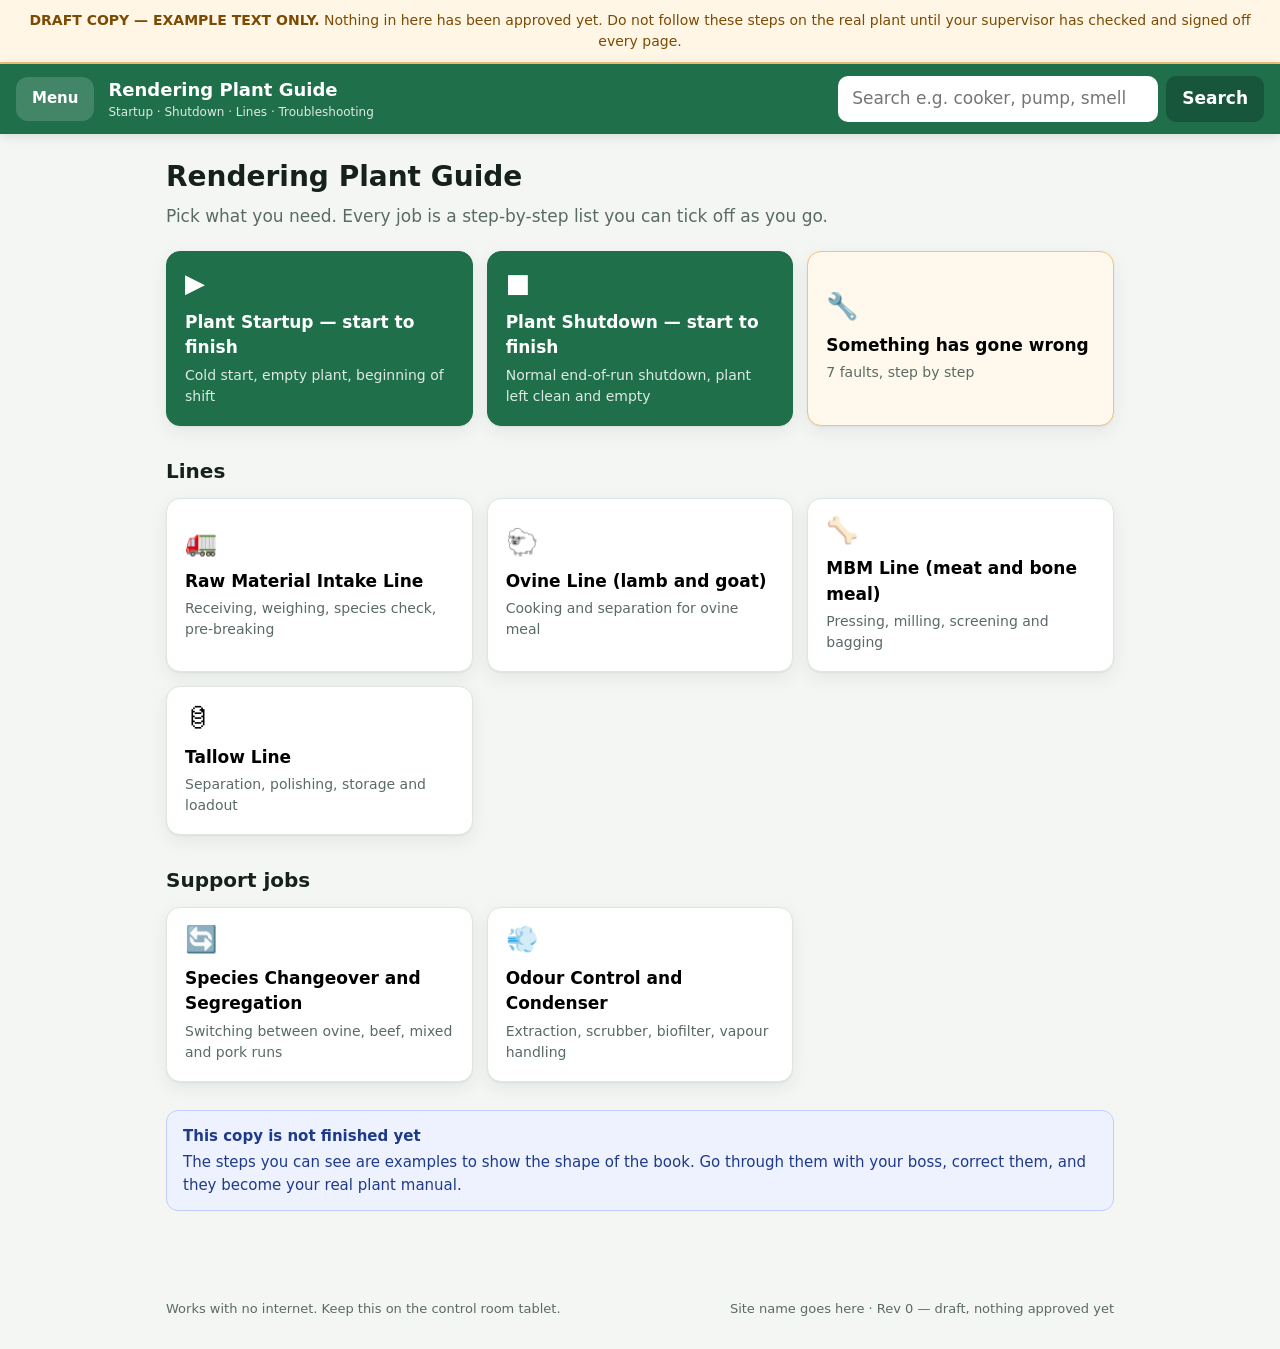
==== index.html @ 14b2867c "Add files via upload" ====
<!DOCTYPE html>
<html lang="en">
<head>
<meta charset="utf-8">
<meta name="viewport" content="width=device-width, initial-scale=1, viewport-fit=cover">
<meta name="theme-color" content="#1f6f4a">
<meta name="mobile-web-app-capable" content="yes">
<meta name="apple-mobile-web-app-capable" content="yes">
<meta name="apple-mobile-web-app-status-bar-style" content="black-translucent">
<meta name="apple-mobile-web-app-title" content="Plant Guide">
<title>Plant Guide — Startup, Shutdown, Lines &amp; Troubleshooting</title>
<link rel="manifest" href="manifest.json">
<link rel="icon" href="icons/icon-192.png" sizes="192x192">
<link rel="apple-touch-icon" href="icons/icon-192.png">
<link rel="stylesheet" href="styles.css">
</head>
<body>

<div id="draftBanner" class="draft-banner">
  <strong>DRAFT COPY — EXAMPLE TEXT ONLY.</strong>
  Nothing in here has been approved yet. Do not follow these steps on the real plant until your
  supervisor has checked and signed off every page.
</div>

<header class="topbar">
  <button class="home-btn" onclick="location.hash='#/'" title="Back to the menu">Menu</button>
  <div class="brand">
    <span class="brand-name" id="plantName">Plant Guide</span>
    <span class="brand-sub">Startup &middot; Shutdown &middot; Lines &middot; Troubleshooting</span>
  </div>
  <form class="search" onsubmit="return Plant.onSearchSubmit(event)">
    <input id="searchInput" type="search" placeholder="Search e.g. cooker, pump, smell" autocomplete="off">
    <button type="submit">Search</button>
  </form>
</header>

<main id="view" class="view"></main>

<footer class="footer">
  <span>Works with no internet. Keep this on the control room tablet.</span>
  <span id="footMeta"></span>
</footer>

<script src="data/procedures.js"></script>
<script src="data/troubleshooting.js"></script>
<script src="app.js"></script>

<script>
/* Makes the app work with no internet once it has been opened once.
   Only runs on a real web address — skipped when the file is opened directly. */
(function () {
  var online = location.protocol === "https:" || location.protocol === "http:";
  if (online && "serviceWorker" in navigator) {
    window.addEventListener("load", function () {
      navigator.serviceWorker.register("sw.js", { scope: "./" })["catch"](function () {});
    });
  }
})();
</script>
</body>
</html>
---- styles.css ----
:root{
  --ink:#16211c;
  --ink-soft:#5a6b63;
  --line:#dfe5e1;
  --bg:#f4f6f4;
  --card:#ffffff;
  --green:#1f6f4a;
  --green-dark:#17563a;
  --amber:#b45309;
  --amber-bg:#fff6e6;
  --red:#b3261e;
  --red-bg:#fdecea;
  --blue:#1d4ed8;
  --radius:14px;
  --shadow:0 1px 2px rgba(0,0,0,.05), 0 6px 18px rgba(16,40,30,.07);
}

*{box-sizing:border-box}
html,body{margin:0;padding:0}
body{
  font-family:system-ui,-apple-system,"Segoe UI",Roboto,Helvetica,Arial,sans-serif;
  background:var(--bg); color:var(--ink);
  font-size:17px; line-height:1.5;
  -webkit-text-size-adjust:100%;
}
button,input{font:inherit}

/* ---------- draft banner ---------- */
.draft-banner{
  background:var(--amber-bg); color:#7c4a02;
  border-bottom:2px solid #f0c27a;
  padding:10px 16px; font-size:14px; text-align:center;
}

/* ---------- top bar ---------- */
.topbar{
  display:flex; align-items:center; gap:14px;
  padding:12px 16px; background:var(--green); color:#fff;
  position:sticky; top:0; z-index:20;
  box-shadow:0 2px 10px rgba(0,0,0,.12);
}
.home-btn{
  height:44px; flex:0 0 auto; padding:0 16px;
  border:0; border-radius:12px; cursor:pointer;
  background:rgba(255,255,255,.16); color:#fff; font-size:15px; font-weight:700; line-height:1;
}
.home-btn:hover{background:rgba(255,255,255,.28)}
.brand{display:flex; flex-direction:column; min-width:0}
.brand-name{font-weight:700; font-size:18px; white-space:nowrap; overflow:hidden; text-overflow:ellipsis}
.brand-sub{font-size:12px; opacity:.85; white-space:nowrap; overflow:hidden; text-overflow:ellipsis}
.search{margin-left:auto; display:flex; gap:8px}
.search input{
  width:min(44vw,320px); padding:10px 14px; border:0; border-radius:10px;
  background:#fff; color:var(--ink);
}
.search button{
  padding:10px 16px; border:0; border-radius:10px; cursor:pointer;
  background:var(--green-dark); color:#fff; font-weight:600;
}

/* ---------- layout ---------- */
.view{max-width:980px; margin:0 auto; padding:22px 16px 60px}
.footer{
  max-width:980px; margin:0 auto; padding:14px 16px 30px;
  display:flex; justify-content:space-between; gap:12px; flex-wrap:wrap;
  color:var(--ink-soft); font-size:13px;
}

h1{font-size:28px; margin:0 0 6px}
h2{font-size:20px; margin:30px 0 12px}
.lede{color:var(--ink-soft); margin:0 0 22px}

/* ---------- home tiles ---------- */
.tile-grid{display:grid; grid-template-columns:repeat(auto-fill,minmax(230px,1fr)); gap:14px}
.tile{
  display:block; text-align:left; width:100%; cursor:pointer;
  background:var(--card); border:1px solid var(--line); border-radius:var(--radius);
  padding:18px; box-shadow:var(--shadow); transition:transform .08s ease, border-color .15s ease;
}
.tile:hover{transform:translateY(-2px); border-color:var(--green)}
.tile-icon{font-size:26px; line-height:1}
.tile-title{display:block; font-weight:700; font-size:17px; margin:10px 0 4px}
.tile-sub{display:block; color:var(--ink-soft); font-size:14px}
.tile.big{background:var(--green); border-color:var(--green); color:#fff}
.tile.big .tile-sub{color:rgba(255,255,255,.85)}
.tile.warn{background:#fff8ec; border-color:#f0c27a}

/* ---------- badges & chips ---------- */
.badge{
  display:inline-block; padding:3px 10px; border-radius:999px;
  font-size:12px; font-weight:700; letter-spacing:.02em;
}
.badge.draft{background:var(--amber-bg); color:var(--amber); border:1px solid #f0c27a}
.badge.ok{background:#e7f5ee; color:var(--green); border:1px solid #a9d8c0}
.chips{display:flex; flex-wrap:wrap; gap:8px; margin:0 0 16px; padding:0; list-style:none}
.chips li{
  background:#eef3f0; border:1px solid var(--line); border-radius:999px;
  padding:5px 12px; font-size:14px;
}

/* ---------- callouts ---------- */
.callout{
  border-radius:12px; padding:14px 16px; margin:0 0 14px;
  border:1px solid; font-size:15px;
}
.callout.danger{background:var(--red-bg); border-color:#f3b6b1; color:#7f1d1a}
.callout.warn{background:var(--amber-bg); border-color:#f0c27a; color:#7c4a02}
.callout.info{background:#eef2ff; border-color:#c3cdfb; color:#1e3a8a}
.callout strong{display:block; margin-bottom:4px}

/* ---------- cards ---------- */
.card{
  background:var(--card); border:1px solid var(--line); border-radius:var(--radius);
  padding:18px; box-shadow:var(--shadow); margin:0 0 16px;
}
.card h3{margin:0 0 10px; font-size:17px}

/* ---------- sign off / progress ---------- */
.signoff{display:flex; flex-wrap:wrap; gap:12px; align-items:flex-end}
.field{display:flex; flex-direction:column; gap:4px; font-size:13px; color:var(--ink-soft)}
.field input{
  padding:9px 12px; border:1px solid var(--line); border-radius:10px; background:#fff; color:var(--ink);
  min-width:180px;
}
.progress-wrap{position:sticky; top:68px; z-index:10; margin:0 0 18px}
.progress-card{
  background:var(--card); border:1px solid var(--line); border-radius:12px;
  padding:12px 16px; box-shadow:var(--shadow);
  display:flex; align-items:center; gap:14px; flex-wrap:wrap;
}
.bar{flex:1 1 180px; height:10px; background:#e8ece9; border-radius:999px; overflow:hidden}
.bar span{display:block; height:100%; background:var(--green); width:0; transition:width .2s ease}
.count{font-weight:700; font-size:15px; white-space:nowrap}

/* ---------- steps ---------- */
.steps{list-style:none; margin:0; padding:0; counter-reset:step}
.step{
  background:var(--card); border:1px solid var(--line); border-radius:var(--radius);
  padding:16px 18px; margin:0 0 12px; box-shadow:var(--shadow);
  display:flex; gap:14px; align-items:flex-start;
}
.step.done{background:#f3faf6; border-color:#a9d8c0}
.step-check{
  flex:0 0 auto; width:30px; height:30px; margin-top:2px;
  accent-color:var(--green); cursor:pointer;
}
.step-body{flex:1 1 auto; min-width:0}
.step-no{
  display:inline-block; min-width:26px; height:26px; line-height:26px; text-align:center;
  background:var(--green); color:#fff; border-radius:8px; font-size:13px; font-weight:700;
  margin-right:8px; padding:0 6px;
}
.step-title{font-weight:700}
.step-detail{margin:8px 0 0; color:var(--ink-soft)}
.step-meta{display:flex; gap:14px; flex-wrap:wrap; margin-top:10px; font-size:13px; color:var(--ink-soft)}
.step-meta b{color:var(--ink)}
.step-checks{margin:10px 0 0; padding-left:20px; font-size:15px}
.step-checks li{margin:3px 0}
.step-warn{
  margin-top:10px; background:var(--red-bg); border:1px solid #f3b6b1; color:#7f1d1a;
  border-radius:10px; padding:10px 12px; font-size:14px;
}

/* ---------- buttons ---------- */
.btn-row{display:flex; gap:10px; flex-wrap:wrap; margin:18px 0}
.btn{
  padding:11px 18px; border-radius:11px; border:1px solid var(--line); cursor:pointer;
  background:#fff; color:var(--ink); font-weight:600;
}
.btn:hover{border-color:var(--green)}
.btn.primary{background:var(--green); border-color:var(--green); color:#fff}
.btn.primary:hover{background:var(--green-dark)}
.btn.ghost{background:transparent}
.btn.wide{width:100%; text-align:left; padding:16px 18px; font-weight:700}

/* ---------- troubleshooting ---------- */
.ask-card{
  background:var(--card); border:1px solid var(--line); border-radius:var(--radius);
  padding:22px; box-shadow:var(--shadow);
}
.ask-q{font-size:21px; font-weight:700; margin:0 0 6px}
.ask-hint{color:var(--ink-soft); margin:0 0 18px}
.ask-options{display:grid; gap:10px}
.ask-option{
  text-align:left; padding:16px 18px; border-radius:12px; cursor:pointer;
  border:1px solid var(--line); background:#fff; font-weight:600; font-size:17px;
}
.ask-option:hover{border-color:var(--green); background:#f3faf6}
.trail{list-style:none; margin:0 0 18px; padding:0; font-size:14px; color:var(--ink-soft)}
.trail li{padding:4px 0; border-bottom:1px dashed var(--line)}
.trail b{color:var(--ink)}
.fix-head{
  background:#e7f5ee; border:1px solid #a9d8c0; border-radius:12px;
  padding:16px 18px; margin:0 0 16px;
}
.fix-head h2{margin:0; font-size:20px; color:var(--green-dark)}

/* ---------- search results ---------- */
.result{
  display:block; width:100%; text-align:left; cursor:pointer;
  background:var(--card); border:1px solid var(--line); border-radius:12px;
  padding:14px 16px; margin:0 0 10px;
}
.result:hover{border-color:var(--green)}
.result-kind{font-size:12px; font-weight:700; color:var(--green); text-transform:uppercase}
.result-title{font-weight:700; display:block; margin:2px 0}
.result-snip{color:var(--ink-soft); font-size:14px}
.empty{color:var(--ink-soft); padding:30px 0}

/* ---------- small screens ---------- */
@media (max-width:640px){
  body{font-size:16px}
  .topbar{flex-wrap:wrap}
  .search{margin-left:0; width:100%}
  .search input{width:100%}
  .progress-wrap{position:static}
}

/* ---------- printing ---------- */
@media print{
  .topbar,.footer,.btn-row,.draft-banner,.progress-wrap{display:none !important}
  body{background:#fff; font-size:12pt}
  .view{max-width:none; padding:0}
  .card,.step{box-shadow:none; break-inside:avoid; page-break-inside:avoid}
  .step-check{-webkit-appearance:none; appearance:none; width:16px; height:16px; border:1.5px solid #333; border-radius:3px}
}
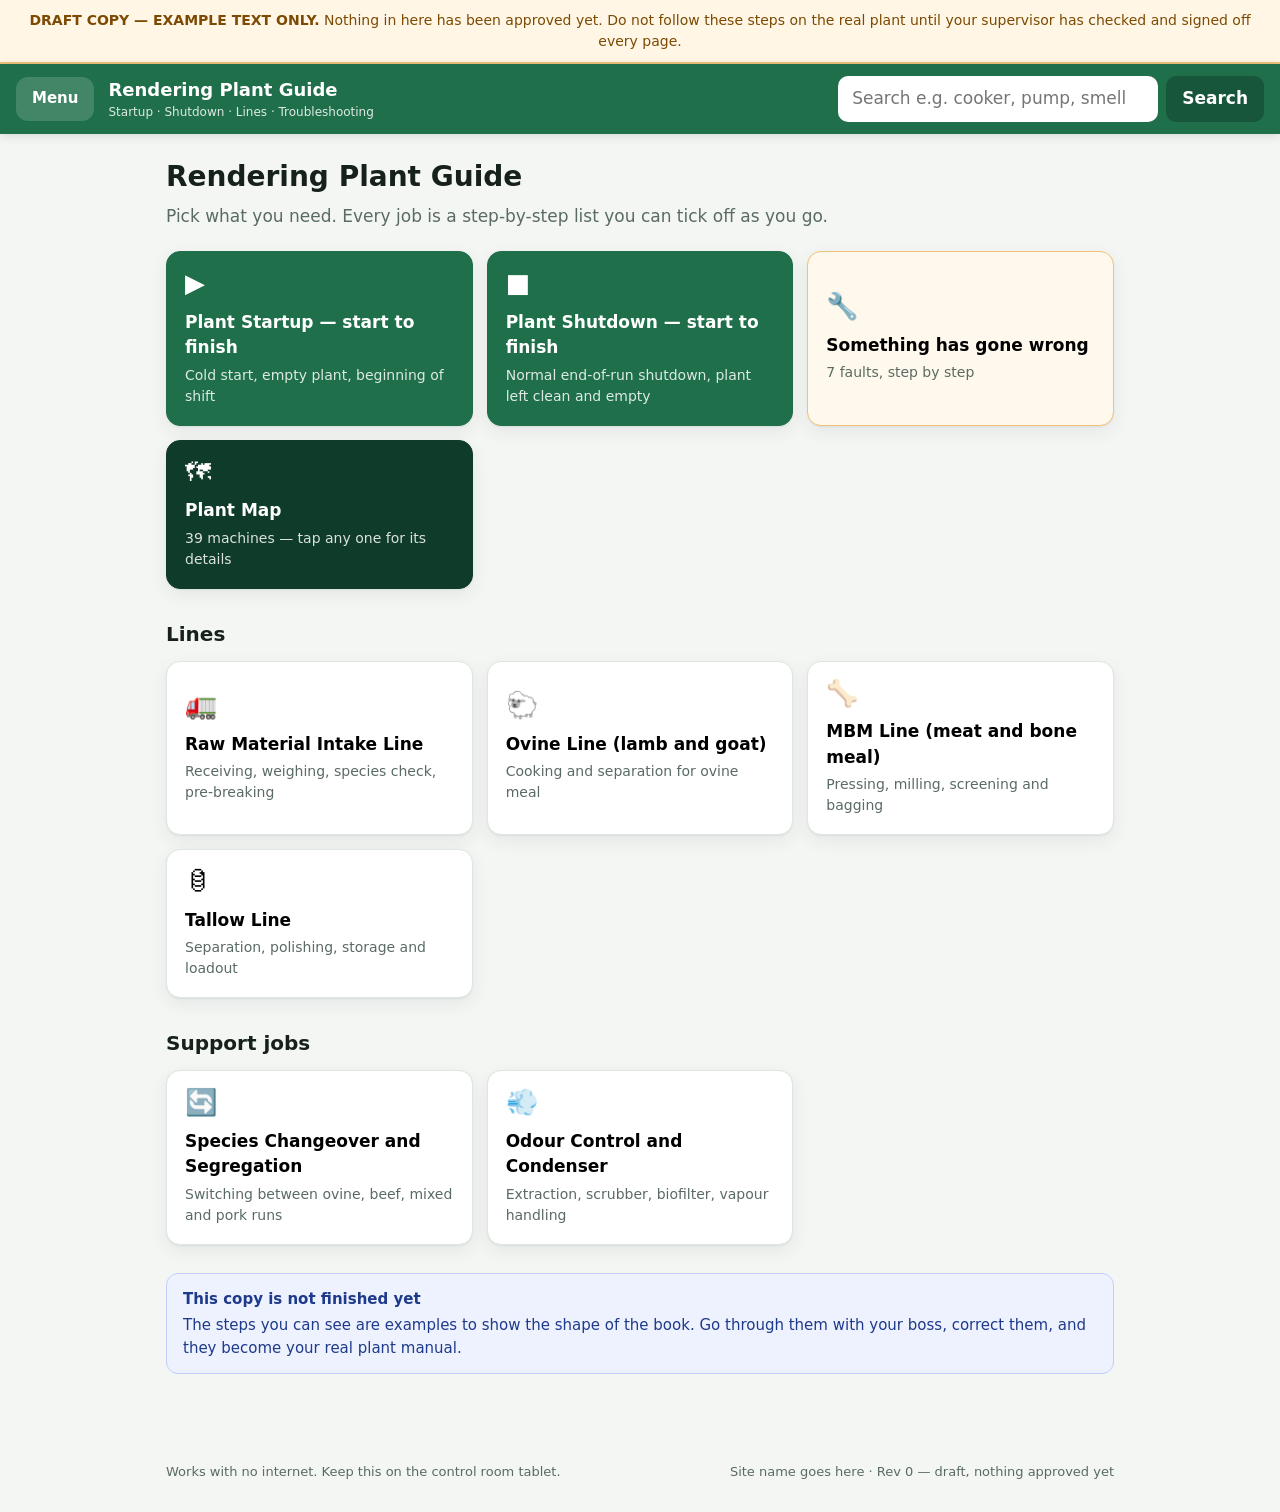
==== commit fb2877f2: "Add files via upload" ====
--- a/index.html
+++ b/index.html
@@ -41,6 +41,8 @@
   <span id="footMeta"></span>
 </footer>
 
+<script src="machine-icons.js"></script>
+<script src="data/plant-map.js"></script>
 <script src="data/procedures.js"></script>
 <script src="data/troubleshooting.js"></script>
 <script src="app.js"></script>
--- a/styles.css
+++ b/styles.css
@@ -224,3 +224,88 @@
   .card,.step{box-shadow:none; break-inside:avoid; page-break-inside:avoid}
   .step-check{-webkit-appearance:none; appearance:none; width:16px; height:16px; border:1.5px solid #333; border-radius:3px}
 }
+
+/* ---------- plant map ---------- */
+.tile.map{background:#0f3b2a; border-color:#0f3b2a; color:#fff}
+.tile.map .tile-sub{color:rgba(255,255,255,.85)}
+
+.map-controls{
+  display:flex; flex-wrap:wrap; gap:12px; align-items:center;
+  justify-content:space-between; margin:0 0 12px;
+}
+.map-chips{display:flex; flex-wrap:wrap; gap:8px}
+.map-chip{
+  display:inline-flex; align-items:center; gap:7px; cursor:pointer;
+  border:1px solid var(--line); background:#fff; color:var(--ink-soft);
+  border-radius:999px; padding:7px 13px; font-size:13.5px; font-weight:600;
+}
+.map-chip .dot{
+  width:11px; height:11px; border-radius:50%;
+  background:#fff; border:2px solid var(--chip, #999);
+}
+.map-chip.on{border-color:var(--chip); color:var(--ink)}
+.map-chip.on .dot{background:var(--chip)}
+
+.map-zoom{display:flex; align-items:center; gap:8px}
+.map-zoom .btn{padding:8px 14px; min-width:44px}
+.zoom-val{font-size:13px; color:var(--ink-soft); min-width:46px; text-align:center}
+
+.map-wrap{
+  overflow:auto; background:#fff;
+  border:1px solid var(--line); border-radius:var(--radius);
+  box-shadow:var(--shadow); margin:0 0 16px;
+  max-height:72vh; cursor:grab;
+  -webkit-overflow-scrolling:touch;
+}
+.map-wrap.grabbing{cursor:grabbing}
+.plantmap{display:block}
+.mnode{cursor:pointer}
+.mnode:hover rect{filter:brightness(.96)}
+.mnode:active rect{filter:brightness(.92)}
+.map-nodelabel{
+  font-family:inherit; font-size:11.5px; font-weight:700;
+  text-anchor:middle; pointer-events:none;
+}
+.map-edgelabel{
+  font-family:inherit; font-size:11px; font-weight:600;
+  text-anchor:middle; pointer-events:none; paint-order:stroke;
+  stroke:#fff; stroke-width:3.5px; stroke-linejoin:round;
+}
+.map-sectionlabel text{
+  font-family:inherit; font-size:13px; font-weight:800;
+  fill:#8a9790; letter-spacing:.08em;
+}
+.map-guess{
+  font-family:inherit; font-size:12px; font-weight:800; fill:#b45309;
+  text-anchor:middle; pointer-events:none;
+}
+
+/* ---------- machine page ---------- */
+.machine-head{
+  display:flex; align-items:center; gap:16px; flex-wrap:wrap;
+  border:1px solid; border-radius:var(--radius); padding:16px 18px; margin:0 0 16px;
+}
+.machine-icon{flex:0 0 auto}
+.blank-card{background:#fcfdfc; border-style:dashed}
+.blank-card h3{display:flex; align-items:center; gap:10px; flex-wrap:wrap}
+
+.joined{display:grid; grid-template-columns:1fr 1fr; gap:18px}
+.joined > div > b{display:block; margin-bottom:8px; font-size:14px}
+.joined-list{display:flex; flex-direction:column; gap:8px}
+.joined-btn{
+  text-align:left; cursor:pointer; background:#fff; color:var(--ink);
+  border:1px solid var(--line); border-radius:10px; padding:10px 12px; font-weight:600;
+}
+.joined-btn:hover{border-color:var(--green)}
+.joined-btn span{display:block; font-weight:500; font-size:12.5px; color:var(--ink-soft)}
+
+@media (max-width:640px){
+  .joined{grid-template-columns:1fr}
+  .map-wrap{max-height:62vh}
+  .map-controls{gap:10px}
+}
+
+@media print{
+  .map-wrap{max-height:none; overflow:visible; border:0; box-shadow:none}
+  .map-controls{display:none !important}
+}
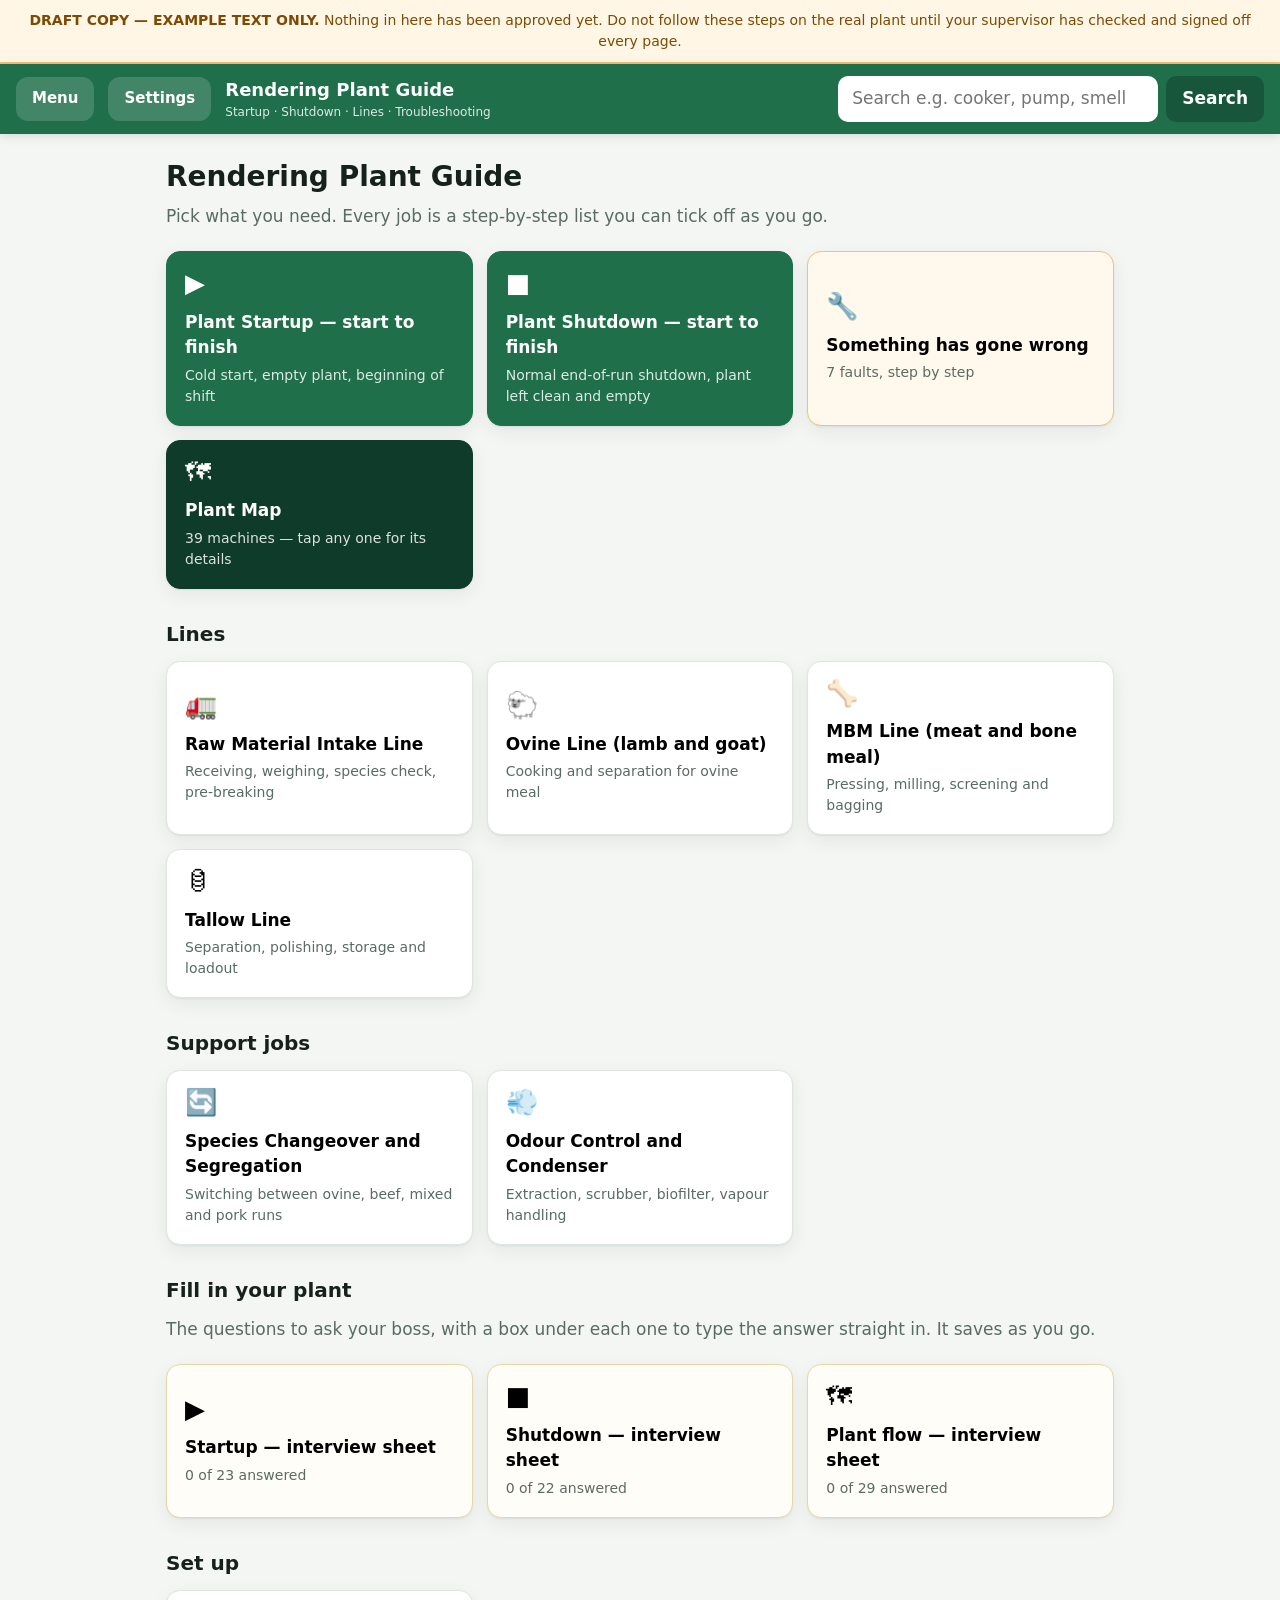
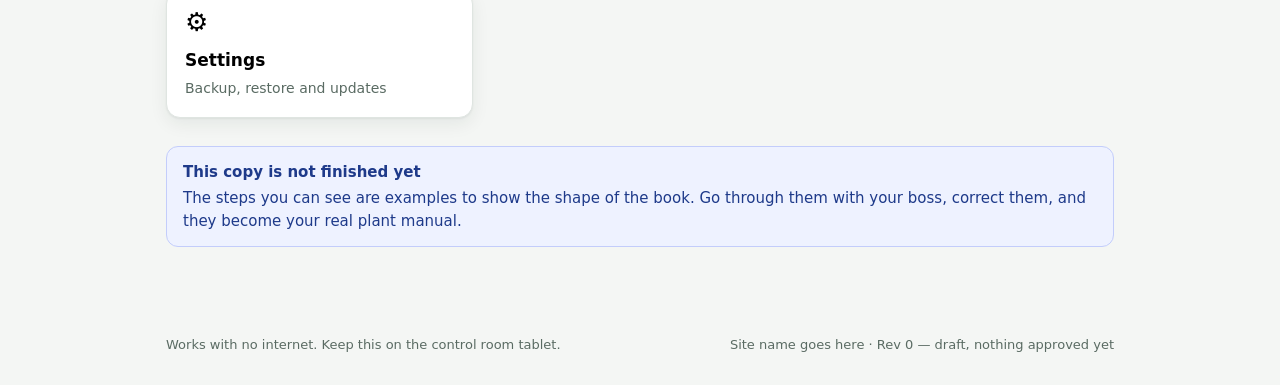
==== commit c2960da2: "Add files via upload" ====
--- a/index.html
+++ b/index.html
@@ -24,6 +24,7 @@
 
 <header class="topbar">
   <button class="home-btn" onclick="location.hash='#/'" title="Back to the menu">Menu</button>
+  <button class="home-btn" onclick="location.hash='#/settings'" title="Settings, backup and updates">Settings</button>
   <div class="brand">
     <span class="brand-name" id="plantName">Plant Guide</span>
     <span class="brand-sub">Startup &middot; Shutdown &middot; Lines &middot; Troubleshooting</span>
@@ -41,8 +42,10 @@
   <span id="footMeta"></span>
 </footer>
 
+<script src="version.js"></script>
 <script src="machine-icons.js"></script>
 <script src="data/plant-map.js"></script>
+<script src="data/interviews.js"></script>
 <script src="data/procedures.js"></script>
 <script src="data/troubleshooting.js"></script>
 <script src="app.js"></script>
--- a/styles.css
+++ b/styles.css
@@ -309,3 +309,64 @@
   .map-wrap{max-height:none; overflow:visible; border:0; box-shadow:none}
   .map-controls{display:none !important}
 }
+
+/* ---------- interview sheets ---------- */
+.tile.sheet{background:#fffdf7; border-color:#e8d6a8}
+
+.qblock{padding:14px 0; border-top:1px solid var(--line)}
+.card > .qblock:first-of-type{border-top:0; padding-top:4px}
+.qlabel{display:block; font-weight:700; margin:0 0 4px}
+.qhint{margin:0 0 8px; color:var(--ink-soft); font-size:14px}
+
+.ans{
+  width:100%; padding:11px 13px; border:1px solid var(--line); border-radius:10px;
+  background:#fff; color:var(--ink); font:inherit; line-height:1.45;
+}
+.ans:focus{outline:2px solid var(--green); outline-offset:1px; border-color:var(--green)}
+textarea.ans{resize:vertical; min-height:52px}
+
+.saved-flag{font-size:13px; color:var(--ink-soft); white-space:nowrap}
+.saved-flag.just{color:var(--green); font-weight:700}
+
+.isteps{display:flex; flex-direction:column; gap:12px; margin:0 0 12px}
+.istep{
+  border:1px solid var(--line); border-left:4px solid var(--green);
+  border-radius:12px; padding:14px; background:#fbfdfc;
+}
+.istep-head{display:flex; align-items:center; justify-content:space-between; margin-bottom:10px}
+.field.wide{width:100%; margin-bottom:10px}
+.field.wide span{font-size:13px; color:var(--ink-soft); margin-bottom:4px; display:block}
+.field.wide:last-child{margin-bottom:0}
+.btn.small{padding:6px 12px; font-size:13.5px}
+
+.sendbox{
+  width:100%; font-family:ui-monospace,SFMono-Regular,Menlo,Consolas,monospace;
+  font-size:13px; line-height:1.5; padding:12px; border:1px solid var(--line);
+  border-radius:10px; background:#fbfdfc; color:var(--ink); resize:vertical;
+}
+
+/* ---------- settings ---------- */
+.kv{
+  display:flex; justify-content:space-between; gap:14px; flex-wrap:wrap;
+  padding:9px 0; border-bottom:1px solid var(--line); font-size:15px;
+}
+.kv:last-of-type{border-bottom:0}
+.kv span{color:var(--ink-soft)}
+.kv b{text-align:right}
+.filepick{
+  display:block; width:100%; margin:0 0 14px; padding:11px;
+  border:1px dashed var(--line); border-radius:10px; background:#fbfdfc; font-size:15px;
+}
+.btn.danger{background:var(--red-bg); border-color:#f3b6b1; color:#7f1d1a}
+.btn.danger:hover{background:#fbdbd7; border-color:var(--red)}
+
+@media print{
+  .ans{border:0; border-bottom:1px solid #999; border-radius:0; min-height:0}
+  textarea.ans{min-height:48px}
+  .sendbox,.filepick{display:none}
+}
+
+@media (max-width:640px){
+  .kv{flex-direction:column; gap:2px}
+  .kv b{text-align:left}
+}
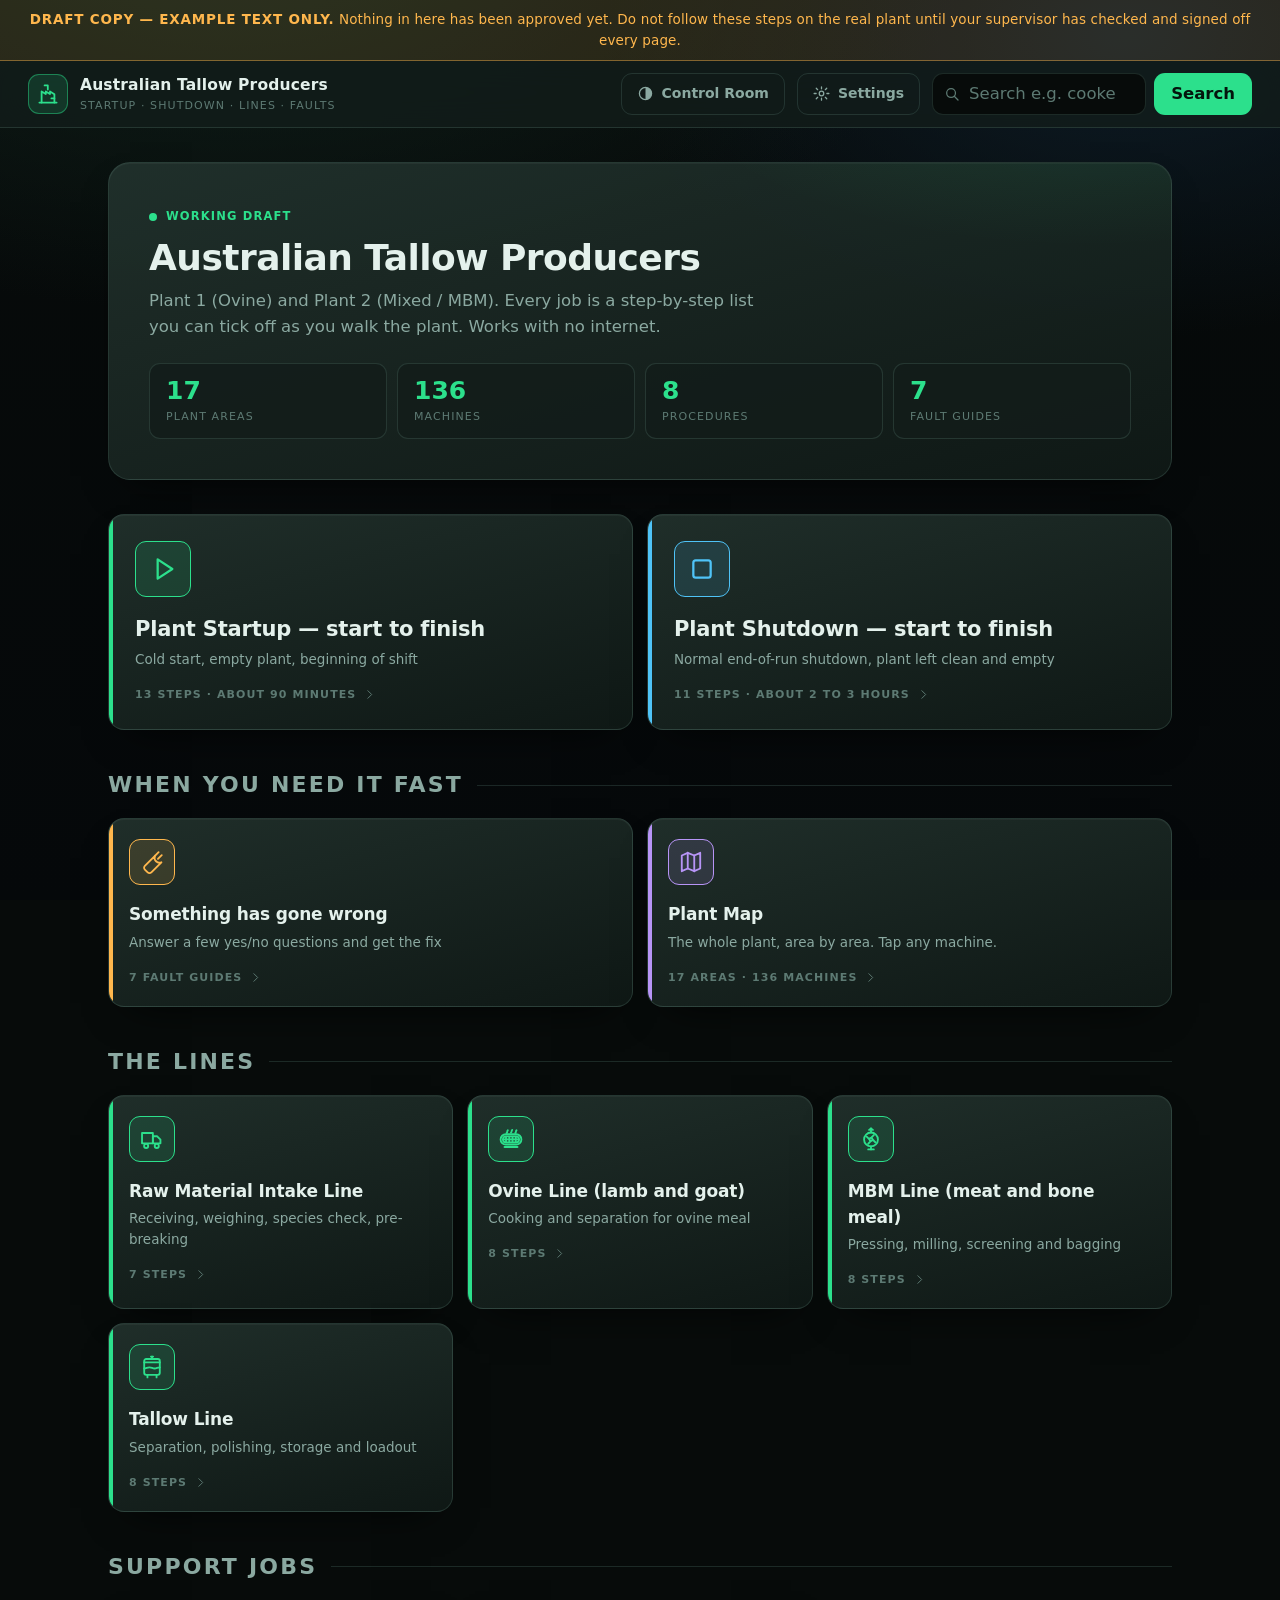
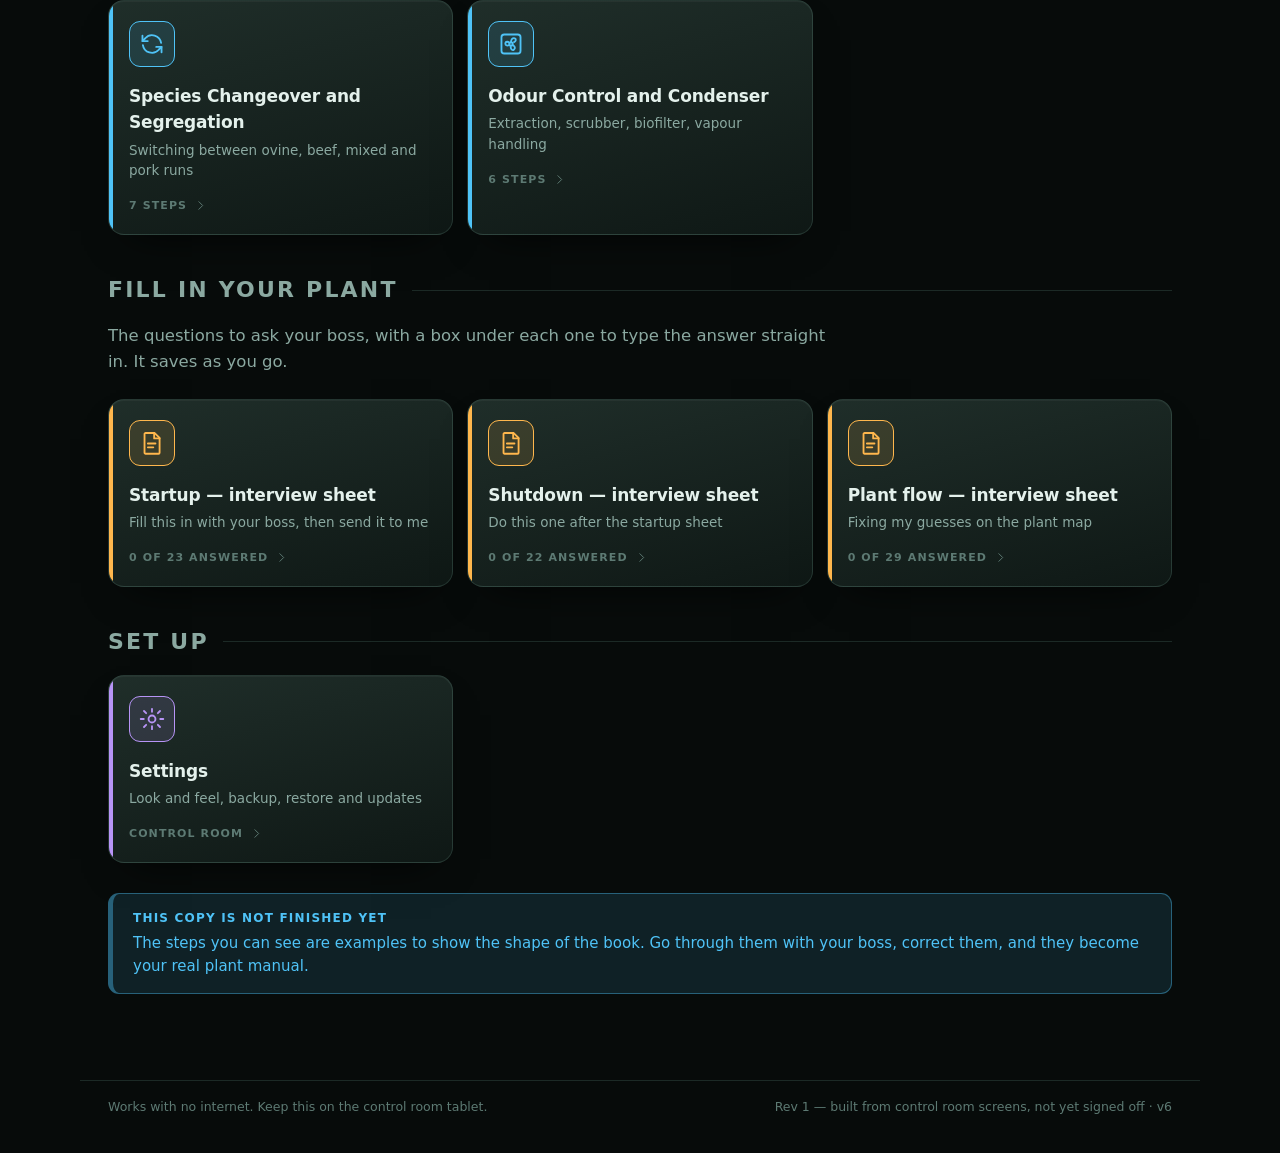
==== commit 48bd06cc: "Add files via upload" ====
--- a/index.html
+++ b/index.html
@@ -1,36 +1,85 @@
 <!DOCTYPE html>
-<html lang="en">
+<html lang="en" data-theme="control">
 <head>
 <meta charset="utf-8">
 <meta name="viewport" content="width=device-width, initial-scale=1, viewport-fit=cover">
-<meta name="theme-color" content="#1f6f4a">
+<meta name="theme-color" content="#0d1714">
 <meta name="mobile-web-app-capable" content="yes">
 <meta name="apple-mobile-web-app-capable" content="yes">
 <meta name="apple-mobile-web-app-status-bar-style" content="black-translucent">
 <meta name="apple-mobile-web-app-title" content="Plant Guide">
 <title>Plant Guide — Startup, Shutdown, Lines &amp; Troubleshooting</title>
 <link rel="manifest" href="manifest.json">
-<link rel="icon" href="icons/icon-192.png" sizes="192x192">
+<link rel="icon" href="icons/icon.svg" type="image/svg+xml">
 <link rel="apple-touch-icon" href="icons/icon-192.png">
 <link rel="stylesheet" href="styles.css">
+<script>
+/* Put the saved look on before anything is painted, so the screen
+   never flashes the wrong colours. */
+(function () {
+  try {
+    var t = localStorage.getItem("plantguide:v1:theme");
+    if (t === "industrial" || t === "control") {
+      document.documentElement.setAttribute("data-theme", t);
+      var m = document.querySelector('meta[name="theme-color"]');
+      if (m) m.setAttribute("content", t === "industrial" ? "#15130f" : "#0d1714");
+    }
+  } catch (e) {}
+})();
+</script>
 </head>
 <body>
 
 <div id="draftBanner" class="draft-banner">
-  <strong>DRAFT COPY — EXAMPLE TEXT ONLY.</strong>
+  <span><strong>DRAFT COPY — EXAMPLE TEXT ONLY.</strong>
   Nothing in here has been approved yet. Do not follow these steps on the real plant until your
-  supervisor has checked and signed off every page.
+  supervisor has checked and signed off every page.</span>
 </div>
 
 <header class="topbar">
-  <button class="home-btn" onclick="location.hash='#/'" title="Back to the menu">Menu</button>
-  <button class="home-btn" onclick="location.hash='#/settings'" title="Settings, backup and updates">Settings</button>
-  <div class="brand">
-    <span class="brand-name" id="plantName">Plant Guide</span>
-    <span class="brand-sub">Startup &middot; Shutdown &middot; Lines &middot; Troubleshooting</span>
-  </div>
+  <a class="brand" href="#/" title="Back to the menu">
+    <span class="brand-mark">
+      <svg viewBox="0 0 24 24" fill="none" stroke="currentColor" stroke-width="1.8"
+           stroke-linecap="round" stroke-linejoin="round" aria-hidden="true">
+        <path d="M3.4 20.6h17.2"/>
+        <path d="M5.6 20.6V9.4l4.2 2.6V9.4l4.2 2.6V9.4l4.4 2.8v8.4"/>
+        <path d="M8.6 3.4h3.2v4.1"/>
+        <path d="M15.4 16.4h3"/>
+      </svg>
+    </span>
+    <span class="brand-text">
+      <span class="brand-name" id="plantName">Plant Guide</span>
+      <span class="brand-sub">Startup · Shutdown · Lines · Faults</span>
+    </span>
+  </a>
+
+  <button class="nav-btn" id="themeBtn" title="Switch between the two looks">
+    <svg viewBox="0 0 24 24" fill="none" stroke="currentColor" stroke-width="1.8"
+         stroke-linecap="round" stroke-linejoin="round" aria-hidden="true">
+      <circle cx="12" cy="12" r="8.6"/>
+      <path d="M12 3.4v17.2a8.6 8.6 0 0 0 0-17.2Z" fill="currentColor" stroke="none"/>
+    </svg>
+    <span class="lbl">Control Room</span>
+  </button>
+
+  <button class="nav-btn" onclick="location.hash='#/settings'" title="Settings, backup and updates">
+    <svg viewBox="0 0 24 24" fill="none" stroke="currentColor" stroke-width="1.8"
+         stroke-linecap="round" stroke-linejoin="round" aria-hidden="true">
+      <circle cx="12" cy="12" r="3.2"/>
+      <path d="M12 2.6v2.8M12 18.6v2.8M4.4 12H1.6M22.4 12h-2.8M6.6 6.6 4.6 4.6M19.4 19.4l-2-2M17.4 6.6l2-2M4.6 19.4l2-2"/>
+    </svg>
+    <span class="lbl">Settings</span>
+  </button>
+
   <form class="search" onsubmit="return Plant.onSearchSubmit(event)">
-    <input id="searchInput" type="search" placeholder="Search e.g. cooker, pump, smell" autocomplete="off">
+    <span class="search-wrap">
+      <svg viewBox="0 0 24 24" fill="none" stroke="currentColor" stroke-width="1.9"
+           stroke-linecap="round" aria-hidden="true">
+        <circle cx="10.6" cy="10.6" r="6.6"/><path d="M15.4 15.4 21 21"/>
+      </svg>
+      <input id="searchInput" type="search" placeholder="Search e.g. cooker, M141, smell"
+             autocomplete="off" aria-label="Search the manual">
+    </span>
     <button type="submit">Search</button>
   </form>
 </header>
--- a/styles.css
+++ b/styles.css
@@ -1,372 +1,1354 @@
-:root{
-  --ink:#16211c;
-  --ink-soft:#5a6b63;
-  --line:#dfe5e1;
-  --bg:#f4f6f4;
-  --card:#ffffff;
-  --green:#1f6f4a;
-  --green-dark:#17563a;
-  --amber:#b45309;
-  --amber-bg:#fff6e6;
-  --red:#b3261e;
-  --red-bg:#fdecea;
-  --blue:#1d4ed8;
-  --radius:14px;
-  --shadow:0 1px 2px rgba(0,0,0,.05), 0 6px 18px rgba(16,40,30,.07);
-}
-
-*{box-sizing:border-box}
-html,body{margin:0;padding:0}
-body{
-  font-family:system-ui,-apple-system,"Segoe UI",Roboto,Helvetica,Arial,sans-serif;
-  background:var(--bg); color:var(--ink);
-  font-size:17px; line-height:1.5;
-  -webkit-text-size-adjust:100%;
-}
-button,input{font:inherit}
-
-/* ---------- draft banner ---------- */
-.draft-banner{
-  background:var(--amber-bg); color:#7c4a02;
-  border-bottom:2px solid #f0c27a;
-  padding:10px 16px; font-size:14px; text-align:center;
-}
-
-/* ---------- top bar ---------- */
-.topbar{
-  display:flex; align-items:center; gap:14px;
-  padding:12px 16px; background:var(--green); color:#fff;
-  position:sticky; top:0; z-index:20;
-  box-shadow:0 2px 10px rgba(0,0,0,.12);
-}
-.home-btn{
-  height:44px; flex:0 0 auto; padding:0 16px;
-  border:0; border-radius:12px; cursor:pointer;
-  background:rgba(255,255,255,.16); color:#fff; font-size:15px; font-weight:700; line-height:1;
-}
-.home-btn:hover{background:rgba(255,255,255,.28)}
-.brand{display:flex; flex-direction:column; min-width:0}
-.brand-name{font-weight:700; font-size:18px; white-space:nowrap; overflow:hidden; text-overflow:ellipsis}
-.brand-sub{font-size:12px; opacity:.85; white-space:nowrap; overflow:hidden; text-overflow:ellipsis}
-.search{margin-left:auto; display:flex; gap:8px}
-.search input{
-  width:min(44vw,320px); padding:10px 14px; border:0; border-radius:10px;
-  background:#fff; color:var(--ink);
-}
-.search button{
-  padding:10px 16px; border:0; border-radius:10px; cursor:pointer;
-  background:var(--green-dark); color:#fff; font-weight:600;
-}
-
-/* ---------- layout ---------- */
-.view{max-width:980px; margin:0 auto; padding:22px 16px 60px}
-.footer{
-  max-width:980px; margin:0 auto; padding:14px 16px 30px;
-  display:flex; justify-content:space-between; gap:12px; flex-wrap:wrap;
-  color:var(--ink-soft); font-size:13px;
-}
-
-h1{font-size:28px; margin:0 0 6px}
-h2{font-size:20px; margin:30px 0 12px}
-.lede{color:var(--ink-soft); margin:0 0 22px}
-
-/* ---------- home tiles ---------- */
-.tile-grid{display:grid; grid-template-columns:repeat(auto-fill,minmax(230px,1fr)); gap:14px}
-.tile{
-  display:block; text-align:left; width:100%; cursor:pointer;
-  background:var(--card); border:1px solid var(--line); border-radius:var(--radius);
-  padding:18px; box-shadow:var(--shadow); transition:transform .08s ease, border-color .15s ease;
-}
-.tile:hover{transform:translateY(-2px); border-color:var(--green)}
-.tile-icon{font-size:26px; line-height:1}
-.tile-title{display:block; font-weight:700; font-size:17px; margin:10px 0 4px}
-.tile-sub{display:block; color:var(--ink-soft); font-size:14px}
-.tile.big{background:var(--green); border-color:var(--green); color:#fff}
-.tile.big .tile-sub{color:rgba(255,255,255,.85)}
-.tile.warn{background:#fff8ec; border-color:#f0c27a}
-
-/* ---------- badges & chips ---------- */
-.badge{
-  display:inline-block; padding:3px 10px; border-radius:999px;
-  font-size:12px; font-weight:700; letter-spacing:.02em;
-}
-.badge.draft{background:var(--amber-bg); color:var(--amber); border:1px solid #f0c27a}
-.badge.ok{background:#e7f5ee; color:var(--green); border:1px solid #a9d8c0}
-.chips{display:flex; flex-wrap:wrap; gap:8px; margin:0 0 16px; padding:0; list-style:none}
-.chips li{
-  background:#eef3f0; border:1px solid var(--line); border-radius:999px;
-  padding:5px 12px; font-size:14px;
-}
-
-/* ---------- callouts ---------- */
-.callout{
-  border-radius:12px; padding:14px 16px; margin:0 0 14px;
-  border:1px solid; font-size:15px;
-}
-.callout.danger{background:var(--red-bg); border-color:#f3b6b1; color:#7f1d1a}
-.callout.warn{background:var(--amber-bg); border-color:#f0c27a; color:#7c4a02}
-.callout.info{background:#eef2ff; border-color:#c3cdfb; color:#1e3a8a}
-.callout strong{display:block; margin-bottom:4px}
-
-/* ---------- cards ---------- */
-.card{
-  background:var(--card); border:1px solid var(--line); border-radius:var(--radius);
-  padding:18px; box-shadow:var(--shadow); margin:0 0 16px;
-}
-.card h3{margin:0 0 10px; font-size:17px}
-
-/* ---------- sign off / progress ---------- */
-.signoff{display:flex; flex-wrap:wrap; gap:12px; align-items:flex-end}
-.field{display:flex; flex-direction:column; gap:4px; font-size:13px; color:var(--ink-soft)}
-.field input{
-  padding:9px 12px; border:1px solid var(--line); border-radius:10px; background:#fff; color:var(--ink);
-  min-width:180px;
-}
-.progress-wrap{position:sticky; top:68px; z-index:10; margin:0 0 18px}
-.progress-card{
-  background:var(--card); border:1px solid var(--line); border-radius:12px;
-  padding:12px 16px; box-shadow:var(--shadow);
-  display:flex; align-items:center; gap:14px; flex-wrap:wrap;
-}
-.bar{flex:1 1 180px; height:10px; background:#e8ece9; border-radius:999px; overflow:hidden}
-.bar span{display:block; height:100%; background:var(--green); width:0; transition:width .2s ease}
-.count{font-weight:700; font-size:15px; white-space:nowrap}
-
-/* ---------- steps ---------- */
-.steps{list-style:none; margin:0; padding:0; counter-reset:step}
-.step{
-  background:var(--card); border:1px solid var(--line); border-radius:var(--radius);
-  padding:16px 18px; margin:0 0 12px; box-shadow:var(--shadow);
-  display:flex; gap:14px; align-items:flex-start;
-}
-.step.done{background:#f3faf6; border-color:#a9d8c0}
-.step-check{
-  flex:0 0 auto; width:30px; height:30px; margin-top:2px;
-  accent-color:var(--green); cursor:pointer;
-}
-.step-body{flex:1 1 auto; min-width:0}
-.step-no{
-  display:inline-block; min-width:26px; height:26px; line-height:26px; text-align:center;
-  background:var(--green); color:#fff; border-radius:8px; font-size:13px; font-weight:700;
-  margin-right:8px; padding:0 6px;
-}
-.step-title{font-weight:700}
-.step-detail{margin:8px 0 0; color:var(--ink-soft)}
-.step-meta{display:flex; gap:14px; flex-wrap:wrap; margin-top:10px; font-size:13px; color:var(--ink-soft)}
-.step-meta b{color:var(--ink)}
-.step-checks{margin:10px 0 0; padding-left:20px; font-size:15px}
-.step-checks li{margin:3px 0}
-.step-warn{
-  margin-top:10px; background:var(--red-bg); border:1px solid #f3b6b1; color:#7f1d1a;
-  border-radius:10px; padding:10px 12px; font-size:14px;
-}
-
-/* ---------- buttons ---------- */
-.btn-row{display:flex; gap:10px; flex-wrap:wrap; margin:18px 0}
-.btn{
-  padding:11px 18px; border-radius:11px; border:1px solid var(--line); cursor:pointer;
-  background:#fff; color:var(--ink); font-weight:600;
-}
-.btn:hover{border-color:var(--green)}
-.btn.primary{background:var(--green); border-color:var(--green); color:#fff}
-.btn.primary:hover{background:var(--green-dark)}
-.btn.ghost{background:transparent}
-.btn.wide{width:100%; text-align:left; padding:16px 18px; font-weight:700}
-
-/* ---------- troubleshooting ---------- */
-.ask-card{
-  background:var(--card); border:1px solid var(--line); border-radius:var(--radius);
-  padding:22px; box-shadow:var(--shadow);
-}
-.ask-q{font-size:21px; font-weight:700; margin:0 0 6px}
-.ask-hint{color:var(--ink-soft); margin:0 0 18px}
-.ask-options{display:grid; gap:10px}
-.ask-option{
-  text-align:left; padding:16px 18px; border-radius:12px; cursor:pointer;
-  border:1px solid var(--line); background:#fff; font-weight:600; font-size:17px;
-}
-.ask-option:hover{border-color:var(--green); background:#f3faf6}
-.trail{list-style:none; margin:0 0 18px; padding:0; font-size:14px; color:var(--ink-soft)}
-.trail li{padding:4px 0; border-bottom:1px dashed var(--line)}
-.trail b{color:var(--ink)}
-.fix-head{
-  background:#e7f5ee; border:1px solid #a9d8c0; border-radius:12px;
-  padding:16px 18px; margin:0 0 16px;
-}
-.fix-head h2{margin:0; font-size:20px; color:var(--green-dark)}
-
-/* ---------- search results ---------- */
-.result{
-  display:block; width:100%; text-align:left; cursor:pointer;
-  background:var(--card); border:1px solid var(--line); border-radius:12px;
-  padding:14px 16px; margin:0 0 10px;
-}
-.result:hover{border-color:var(--green)}
-.result-kind{font-size:12px; font-weight:700; color:var(--green); text-transform:uppercase}
-.result-title{font-weight:700; display:block; margin:2px 0}
-.result-snip{color:var(--ink-soft); font-size:14px}
-.empty{color:var(--ink-soft); padding:30px 0}
-
-/* ---------- small screens ---------- */
-@media (max-width:640px){
-  body{font-size:16px}
-  .topbar{flex-wrap:wrap}
-  .search{margin-left:0; width:100%}
-  .search input{width:100%}
-  .progress-wrap{position:static}
-}
-
-/* ---------- printing ---------- */
-@media print{
-  .topbar,.footer,.btn-row,.draft-banner,.progress-wrap{display:none !important}
-  body{background:#fff; font-size:12pt}
-  .view{max-width:none; padding:0}
-  .card,.step{box-shadow:none; break-inside:avoid; page-break-inside:avoid}
-  .step-check{-webkit-appearance:none; appearance:none; width:16px; height:16px; border:1.5px solid #333; border-radius:3px}
-}
-
-/* ---------- plant map ---------- */
-.tile.map{background:#0f3b2a; border-color:#0f3b2a; color:#fff}
-.tile.map .tile-sub{color:rgba(255,255,255,.85)}
-
-.map-controls{
-  display:flex; flex-wrap:wrap; gap:12px; align-items:center;
-  justify-content:space-between; margin:0 0 12px;
-}
-.map-chips{display:flex; flex-wrap:wrap; gap:8px}
-.map-chip{
-  display:inline-flex; align-items:center; gap:7px; cursor:pointer;
-  border:1px solid var(--line); background:#fff; color:var(--ink-soft);
-  border-radius:999px; padding:7px 13px; font-size:13.5px; font-weight:600;
-}
-.map-chip .dot{
-  width:11px; height:11px; border-radius:50%;
-  background:#fff; border:2px solid var(--chip, #999);
-}
-.map-chip.on{border-color:var(--chip); color:var(--ink)}
-.map-chip.on .dot{background:var(--chip)}
-
-.map-zoom{display:flex; align-items:center; gap:8px}
-.map-zoom .btn{padding:8px 14px; min-width:44px}
-.zoom-val{font-size:13px; color:var(--ink-soft); min-width:46px; text-align:center}
-
-.map-wrap{
-  overflow:auto; background:#fff;
-  border:1px solid var(--line); border-radius:var(--radius);
-  box-shadow:var(--shadow); margin:0 0 16px;
-  max-height:72vh; cursor:grab;
-  -webkit-overflow-scrolling:touch;
-}
-.map-wrap.grabbing{cursor:grabbing}
-.plantmap{display:block}
-.mnode{cursor:pointer}
-.mnode:hover rect{filter:brightness(.96)}
-.mnode:active rect{filter:brightness(.92)}
-.map-nodelabel{
-  font-family:inherit; font-size:11.5px; font-weight:700;
-  text-anchor:middle; pointer-events:none;
-}
-.map-edgelabel{
-  font-family:inherit; font-size:11px; font-weight:600;
-  text-anchor:middle; pointer-events:none; paint-order:stroke;
-  stroke:#fff; stroke-width:3.5px; stroke-linejoin:round;
-}
-.map-sectionlabel text{
-  font-family:inherit; font-size:13px; font-weight:800;
-  fill:#8a9790; letter-spacing:.08em;
-}
-.map-guess{
-  font-family:inherit; font-size:12px; font-weight:800; fill:#b45309;
-  text-anchor:middle; pointer-events:none;
-}
-
-/* ---------- machine page ---------- */
-.machine-head{
-  display:flex; align-items:center; gap:16px; flex-wrap:wrap;
-  border:1px solid; border-radius:var(--radius); padding:16px 18px; margin:0 0 16px;
-}
-.machine-icon{flex:0 0 auto}
-.blank-card{background:#fcfdfc; border-style:dashed}
-.blank-card h3{display:flex; align-items:center; gap:10px; flex-wrap:wrap}
-
-.joined{display:grid; grid-template-columns:1fr 1fr; gap:18px}
-.joined > div > b{display:block; margin-bottom:8px; font-size:14px}
-.joined-list{display:flex; flex-direction:column; gap:8px}
-.joined-btn{
-  text-align:left; cursor:pointer; background:#fff; color:var(--ink);
-  border:1px solid var(--line); border-radius:10px; padding:10px 12px; font-weight:600;
-}
-.joined-btn:hover{border-color:var(--green)}
-.joined-btn span{display:block; font-weight:500; font-size:12.5px; color:var(--ink-soft)}
-
-@media (max-width:640px){
-  .joined{grid-template-columns:1fr}
-  .map-wrap{max-height:62vh}
-  .map-controls{gap:10px}
-}
-
-@media print{
-  .map-wrap{max-height:none; overflow:visible; border:0; box-shadow:none}
-  .map-controls{display:none !important}
-}
-
-/* ---------- interview sheets ---------- */
-.tile.sheet{background:#fffdf7; border-color:#e8d6a8}
-
-.qblock{padding:14px 0; border-top:1px solid var(--line)}
-.card > .qblock:first-of-type{border-top:0; padding-top:4px}
-.qlabel{display:block; font-weight:700; margin:0 0 4px}
-.qhint{margin:0 0 8px; color:var(--ink-soft); font-size:14px}
-
-.ans{
-  width:100%; padding:11px 13px; border:1px solid var(--line); border-radius:10px;
-  background:#fff; color:var(--ink); font:inherit; line-height:1.45;
-}
-.ans:focus{outline:2px solid var(--green); outline-offset:1px; border-color:var(--green)}
-textarea.ans{resize:vertical; min-height:52px}
-
-.saved-flag{font-size:13px; color:var(--ink-soft); white-space:nowrap}
-.saved-flag.just{color:var(--green); font-weight:700}
-
-.isteps{display:flex; flex-direction:column; gap:12px; margin:0 0 12px}
-.istep{
-  border:1px solid var(--line); border-left:4px solid var(--green);
-  border-radius:12px; padding:14px; background:#fbfdfc;
-}
-.istep-head{display:flex; align-items:center; justify-content:space-between; margin-bottom:10px}
-.field.wide{width:100%; margin-bottom:10px}
-.field.wide span{font-size:13px; color:var(--ink-soft); margin-bottom:4px; display:block}
-.field.wide:last-child{margin-bottom:0}
-.btn.small{padding:6px 12px; font-size:13.5px}
-
-.sendbox{
-  width:100%; font-family:ui-monospace,SFMono-Regular,Menlo,Consolas,monospace;
-  font-size:13px; line-height:1.5; padding:12px; border:1px solid var(--line);
-  border-radius:10px; background:#fbfdfc; color:var(--ink); resize:vertical;
-}
-
-/* ---------- settings ---------- */
-.kv{
-  display:flex; justify-content:space-between; gap:14px; flex-wrap:wrap;
-  padding:9px 0; border-bottom:1px solid var(--line); font-size:15px;
-}
-.kv:last-of-type{border-bottom:0}
-.kv span{color:var(--ink-soft)}
-.kv b{text-align:right}
-.filepick{
-  display:block; width:100%; margin:0 0 14px; padding:11px;
-  border:1px dashed var(--line); border-radius:10px; background:#fbfdfc; font-size:15px;
-}
-.btn.danger{background:var(--red-bg); border-color:#f3b6b1; color:#7f1d1a}
-.btn.danger:hover{background:#fbdbd7; border-color:var(--red)}
-
-@media print{
-  .ans{border:0; border-bottom:1px solid #999; border-radius:0; min-height:0}
-  textarea.ans{min-height:48px}
-  .sendbox,.filepick{display:none}
-}
-
-@media (max-width:640px){
-  .kv{flex-direction:column; gap:2px}
-  .kv b{text-align:left}
-}
+/* =============================================================
+   PLANT GUIDE — styles
+   -------------------------------------------------------------
+   Two complete looks, switched by the data-theme attribute on
+   <html>:
+
+     data-theme="control"      Control Room  — dark, glowing,
+                               like the FactoryTalk screens.
+     data-theme="industrial"   Bold Industrial — high contrast,
+                               heavy type, safety-sign feel.
+
+   Everything below is driven by the variables in each theme
+   block, so adding a third look later means adding one block.
+   ============================================================= */
+
+/* =============================================================
+   1. THEME: CONTROL ROOM (dark)
+   ============================================================= */
+
+:root,
+[data-theme="control"] {
+  --bg:            #070b0a;
+  --bg-grad:       radial-gradient(1200px 620px at 18% -8%, #10211b 0%, transparent 62%),
+                   radial-gradient(900px 520px at 88% 4%, #0d1b26 0%, transparent 58%),
+                   linear-gradient(180deg, #070b0a 0%, #05080a 100%);
+  --panel:         rgba(19, 29, 26, .82);
+  --panel-solid:   #121c19;
+  --panel-raised:  linear-gradient(165deg, rgba(34,50,45,.92) 0%, rgba(16,26,23,.92) 100%);
+  --panel-hover:   rgba(27, 42, 37, .92);
+  --line:          rgba(104, 150, 136, .22);
+  --line-strong:   rgba(104, 150, 136, .40);
+
+  --ink:           #e4f1ec;
+  --ink-soft:      #8ba9a1;
+  --ink-faint:     #5d7a73;
+
+  --accent:        #2ce08c;
+  --accent-ink:    #04150d;
+  --accent-soft:   rgba(44, 224, 140, .14);
+  --accent-line:   rgba(44, 224, 140, .45);
+
+  --amber:         #ffb74d;
+  --amber-soft:    rgba(255, 183, 77, .12);
+  --amber-line:    rgba(255, 183, 77, .42);
+
+  --red:           #ff6b60;
+  --red-soft:      rgba(255, 107, 96, .12);
+  --red-line:      rgba(255, 107, 96, .42);
+
+  --blue:          #4fc3f7;
+  --blue-soft:     rgba(79, 195, 247, .12);
+  --blue-line:     rgba(79, 195, 247, .40);
+
+  --violet:        #b794f6;
+
+  --radius:        16px;
+  --radius-sm:     11px;
+  --radius-lg:     22px;
+
+  --shadow:        0 1px 0 rgba(255,255,255,.04) inset,
+                   0 18px 40px -22px rgba(0,0,0,.9);
+  --shadow-lift:   0 1px 0 rgba(255,255,255,.07) inset,
+                   0 26px 54px -20px rgba(0,0,0,.95);
+  --glow:          0 0 0 1px var(--accent-line), 0 0 26px -6px rgba(44,224,140,.45);
+
+  --font:          ui-sans-serif, system-ui, -apple-system, "Segoe UI", Roboto, Helvetica, Arial, sans-serif;
+  --font-mono:     ui-monospace, "SF Mono", SFMono-Regular, Menlo, Consolas, "Liberation Mono", monospace;
+  --head-weight:   700;
+  --head-tracking: -0.015em;
+  --head-transform:none;
+  --label-tracking:.10em;
+
+  --border-w:      1px;
+  --tile-skin:     var(--panel-raised);
+  --map-canvas:    #080e0c;
+  --map-grid:      rgba(104, 150, 136, .09);
+  --map-node:      rgba(22, 34, 30, .96);
+  --flow-anim:     1;
+}
+
+/* =============================================================
+   2. THEME: BOLD INDUSTRIAL (high contrast)
+   ============================================================= */
+
+[data-theme="industrial"] {
+  --bg:            #e8e4da;
+  --bg-grad:       linear-gradient(180deg, #edeae1 0%, #e2ded3 100%);
+  --panel:         #ffffff;
+  --panel-solid:   #ffffff;
+  --panel-raised:  #ffffff;
+  --panel-hover:   #fffdf2;
+  --line:          #15130f;
+  --line-strong:   #15130f;
+
+  --ink:           #15130f;
+  --ink-soft:      #4e4a42;
+  --ink-faint:     #6f6a60;
+
+  --accent:        #0b7a3f;
+  --accent-ink:    #ffffff;
+  --accent-soft:   #d8f0e2;
+  --accent-line:   #0b7a3f;
+
+  --amber:         #a35a00;
+  --amber-soft:    #ffd400;
+  --amber-line:    #15130f;
+
+  --red:           #b3160f;
+  --red-soft:      #ffd9d6;
+  --red-line:      #15130f;
+
+  --blue:          #11399e;
+  --blue-soft:     #d9e2ff;
+  --blue-line:     #15130f;
+
+  --violet:        #5b2bb8;
+
+  --radius:        4px;
+  --radius-sm:     3px;
+  --radius-lg:     6px;
+
+  --shadow:        5px 5px 0 0 #15130f;
+  --shadow-lift:   8px 8px 0 0 #15130f;
+  --glow:          0 0 0 3px #ffd400, 5px 5px 0 0 #15130f;
+
+  --font:          ui-sans-serif, system-ui, -apple-system, "Segoe UI", Roboto, Helvetica, Arial, sans-serif;
+  --font-mono:     ui-monospace, "SF Mono", SFMono-Regular, Menlo, Consolas, "Liberation Mono", monospace;
+  --head-weight:   900;
+  --head-tracking: -0.02em;
+  --head-transform:uppercase;
+  --label-tracking:.14em;
+
+  --border-w:      3px;
+  --tile-skin:     #ffffff;
+  --map-canvas:    #faf8f3;
+  --map-grid:      rgba(21, 19, 15, .09);
+  --map-node:      #ffffff;
+  --flow-anim:     0;
+}
+
+/* =============================================================
+   3. RESET AND BASE
+   ============================================================= */
+
+* { box-sizing: border-box; }
+
+html, body { margin: 0; padding: 0; }
+
+html {
+  background: var(--bg);
+  -webkit-text-size-adjust: 100%;
+}
+
+body {
+  font-family: var(--font);
+  background: var(--bg);
+  background-image: var(--bg-grad);
+  background-attachment: fixed;
+  color: var(--ink);
+  font-size: 16.5px;
+  line-height: 1.55;
+  min-height: 100vh;
+  overflow-x: hidden;
+}
+
+button, input, textarea, select { font: inherit; color: inherit; }
+button { -webkit-tap-highlight-color: transparent; }
+
+:focus-visible {
+  outline: 3px solid var(--accent);
+  outline-offset: 2px;
+  border-radius: var(--radius-sm);
+}
+
+h1 {
+  font-size: clamp(25px, 3.4vw, 36px);
+  font-weight: var(--head-weight);
+  letter-spacing: var(--head-tracking);
+  text-transform: var(--head-transform);
+  margin: 0 0 8px;
+  line-height: 1.12;
+}
+
+h2 {
+  font-size: clamp(18px, 2vw, 22px);
+  font-weight: var(--head-weight);
+  letter-spacing: var(--label-tracking);
+  text-transform: uppercase;
+  margin: 38px 0 16px;
+  color: var(--ink-soft);
+  display: flex;
+  align-items: center;
+  gap: 14px;
+}
+h2::after {
+  content: "";
+  flex: 1;
+  height: var(--border-w);
+  background: var(--line);
+}
+[data-theme="industrial"] h2 { color: var(--ink); }
+
+h3 {
+  margin: 0 0 12px;
+  font-size: 16px;
+  font-weight: 800;
+  letter-spacing: var(--label-tracking);
+  text-transform: uppercase;
+  color: var(--ink-soft);
+}
+[data-theme="industrial"] h3 { color: var(--ink); }
+
+.lede { color: var(--ink-soft); margin: 0 0 24px; max-width: 70ch; }
+
+.num { font-variant-numeric: tabular-nums; font-feature-settings: "tnum"; }
+
+/* =============================================================
+   4. DRAFT BANNER
+   ============================================================= */
+
+.draft-banner {
+  position: relative;
+  padding: 9px 18px;
+  font-size: 13.5px;
+  text-align: center;
+  color: var(--amber);
+  background: var(--amber-soft);
+  border-bottom: var(--border-w) solid var(--amber-line);
+  letter-spacing: .01em;
+}
+.draft-banner strong { letter-spacing: .06em; }
+
+[data-theme="industrial"] .draft-banner {
+  color: var(--ink);
+  background: repeating-linear-gradient(
+    135deg, #ffd400 0 18px, #15130f 18px 36px
+  );
+  padding: 0;
+  border-bottom: 3px solid #15130f;
+}
+[data-theme="industrial"] .draft-banner > span {
+  display: block;
+  background: #ffd400;
+  margin: 5px 0;
+  padding: 7px 18px;
+  font-weight: 800;
+}
+
+/* =============================================================
+   5. TOP BAR
+   ============================================================= */
+
+.topbar {
+  position: sticky;
+  top: 0;
+  z-index: 40;
+  display: flex;
+  align-items: center;
+  gap: 12px;
+  padding: 12px clamp(14px, 3vw, 28px);
+  background: var(--panel);
+  border-bottom: var(--border-w) solid var(--line);
+  backdrop-filter: blur(16px) saturate(140%);
+  -webkit-backdrop-filter: blur(16px) saturate(140%);
+}
+[data-theme="industrial"] .topbar {
+  background: #15130f;
+  backdrop-filter: none;
+  -webkit-backdrop-filter: none;
+  border-bottom: 3px solid #15130f;
+}
+
+.brand {
+  display: flex; align-items: center; gap: 12px;
+  min-width: 0; margin-right: auto;
+  color: inherit; text-decoration: none;
+}
+.brand:hover .brand-name { color: var(--accent); }
+[data-theme="industrial"] .brand:hover .brand-name { color: #ffd400; }
+
+.brand-mark {
+  flex: 0 0 auto;
+  width: 40px; height: 40px;
+  display: grid; place-items: center;
+  border-radius: var(--radius-sm);
+  background: var(--accent-soft);
+  border: var(--border-w) solid var(--accent-line);
+  color: var(--accent);
+}
+[data-theme="industrial"] .brand-mark {
+  background: #ffd400; border-color: #ffd400; color: #15130f;
+}
+.brand-mark svg { width: 24px; height: 24px; }
+
+.brand-text { display: flex; flex-direction: column; min-width: 0; }
+.brand-name {
+  font-weight: 800;
+  font-size: 15.5px;
+  letter-spacing: .01em;
+  white-space: nowrap; overflow: hidden; text-overflow: ellipsis;
+}
+.brand-sub {
+  font-size: 11px;
+  color: var(--ink-faint);
+  letter-spacing: var(--label-tracking);
+  text-transform: uppercase;
+  white-space: nowrap; overflow: hidden; text-overflow: ellipsis;
+}
+[data-theme="industrial"] .brand-name { color: #fff; }
+[data-theme="industrial"] .brand-sub { color: #b8b2a6; }
+
+.nav-btn {
+  flex: 0 0 auto;
+  height: 42px;
+  padding: 0 15px;
+  display: inline-flex; align-items: center; gap: 8px;
+  border: var(--border-w) solid var(--line);
+  border-radius: var(--radius-sm);
+  background: transparent;
+  color: var(--ink-soft);
+  font-size: 14px; font-weight: 700;
+  cursor: pointer;
+  transition: background .14s, color .14s, border-color .14s, transform .08s;
+}
+.nav-btn svg { width: 17px; height: 17px; flex: 0 0 auto; }
+.nav-btn:hover { color: var(--ink); border-color: var(--line-strong); background: var(--panel-hover); }
+.nav-btn:active { transform: translateY(1px); }
+[data-theme="industrial"] .nav-btn {
+  border-color: #4a453c; color: #e8e4da; background: #241f19;
+}
+[data-theme="industrial"] .nav-btn:hover { background: #ffd400; color: #15130f; border-color: #ffd400; }
+
+.search { display: flex; gap: 8px; flex: 0 1 320px; min-width: 0; }
+.search-wrap { position: relative; flex: 1 1 auto; min-width: 0; }
+.search-wrap svg {
+  position: absolute; left: 12px; top: 50%; transform: translateY(-50%);
+  width: 16px; height: 16px; color: var(--ink-faint); pointer-events: none;
+}
+.search input {
+  width: 100%;
+  height: 42px;
+  padding: 0 14px 0 36px;
+  border: var(--border-w) solid var(--line);
+  border-radius: var(--radius-sm);
+  background: var(--bg);
+  color: var(--ink);
+}
+.search input::placeholder { color: var(--ink-faint); }
+.search input:focus { border-color: var(--accent-line); outline: none; box-shadow: var(--glow); }
+[data-theme="industrial"] .search input { background: #fff; border-color: #15130f; }
+
+.search button {
+  height: 42px; padding: 0 16px;
+  border: var(--border-w) solid var(--accent-line);
+  border-radius: var(--radius-sm);
+  background: var(--accent); color: var(--accent-ink);
+  font-weight: 800; cursor: pointer;
+  transition: filter .14s, transform .08s;
+}
+.search button:hover { filter: brightness(1.1); }
+.search button:active { transform: translateY(1px); }
+
+/* =============================================================
+   6. LAYOUT
+   ============================================================= */
+
+.view {
+  max-width: 1120px;
+  margin: 0 auto;
+  padding: clamp(20px, 3vw, 34px) clamp(14px, 3vw, 28px) 70px;
+  animation: pageIn .26s cubic-bezier(.2, .7, .3, 1);
+}
+.view.wide { max-width: none; padding-left: clamp(10px, 2vw, 20px); padding-right: clamp(10px, 2vw, 20px); }
+
+@keyframes pageIn {
+  from { opacity: 0; transform: translateY(10px); }
+  to   { opacity: 1; transform: none; }
+}
+@media (prefers-reduced-motion: reduce) {
+  .view { animation: none; }
+}
+
+.footer {
+  max-width: 1120px;
+  margin: 0 auto;
+  padding: 16px clamp(14px, 3vw, 28px) 36px;
+  display: flex; justify-content: space-between; gap: 14px; flex-wrap: wrap;
+  color: var(--ink-faint);
+  font-size: 12.5px;
+  border-top: var(--border-w) solid var(--line);
+}
+
+/* =============================================================
+   7. HERO (home)
+   ============================================================= */
+
+.hero {
+  position: relative;
+  overflow: hidden;
+  border: var(--border-w) solid var(--line);
+  border-radius: var(--radius-lg);
+  background: var(--panel-raised);
+  box-shadow: var(--shadow);
+  padding: clamp(22px, 4vw, 40px);
+  margin: 0 0 34px;
+}
+.hero::before {
+  content: "";
+  position: absolute; inset: 0;
+  background:
+    radial-gradient(640px 300px at 92% -40%, var(--accent-soft) 0%, transparent 70%),
+    linear-gradient(90deg, transparent 0%, transparent 100%);
+  pointer-events: none;
+}
+[data-theme="industrial"] .hero::before { display: none; }
+[data-theme="industrial"] .hero {
+  border-left: 14px solid #ffd400;
+}
+.hero > * { position: relative; }
+
+.hero-eyebrow {
+  display: inline-flex; align-items: center; gap: 9px;
+  font-size: 11.5px; font-weight: 800;
+  letter-spacing: var(--label-tracking); text-transform: uppercase;
+  color: var(--accent);
+  margin: 0 0 12px;
+}
+.hero-eyebrow .pulse {
+  width: 8px; height: 8px; border-radius: 50%;
+  background: var(--accent);
+  box-shadow: 0 0 0 0 var(--accent);
+  animation: pulse 2.4s ease-out infinite;
+}
+@keyframes pulse {
+  0%   { box-shadow: 0 0 0 0 var(--accent-line); }
+  70%  { box-shadow: 0 0 0 10px transparent; }
+  100% { box-shadow: 0 0 0 0 transparent; }
+}
+.hero h1 { margin-bottom: 10px; }
+.hero-sub { color: var(--ink-soft); margin: 0; max-width: 60ch; }
+
+.hero-stats {
+  display: flex; flex-wrap: wrap; gap: 10px;
+  margin: 24px 0 0;
+}
+.stat {
+  flex: 1 1 128px;
+  padding: 13px 16px;
+  border: var(--border-w) solid var(--line);
+  border-radius: var(--radius-sm);
+  background: var(--panel);
+}
+.stat b {
+  display: block;
+  font-size: 25px; font-weight: 800; line-height: 1.1;
+  font-variant-numeric: tabular-nums;
+  color: var(--accent);
+}
+[data-theme="industrial"] .stat b { color: var(--ink); }
+.stat span {
+  display: block; margin-top: 3px;
+  font-size: 11px; letter-spacing: var(--label-tracking); text-transform: uppercase;
+  color: var(--ink-faint);
+}
+
+/* =============================================================
+   8. TILES
+   ============================================================= */
+
+.tile-grid {
+  display: grid;
+  grid-template-columns: repeat(auto-fill, minmax(258px, 1fr));
+  gap: 14px;
+}
+.tile-grid.two { grid-template-columns: repeat(auto-fit, minmax(330px, 1fr)); }
+
+.tile {
+  position: relative;
+  display: flex; flex-direction: column; gap: 4px;
+  text-align: left; width: 100%; cursor: pointer;
+  padding: 20px;
+  border: var(--border-w) solid var(--line);
+  border-radius: var(--radius);
+  background: var(--tile-skin);
+  box-shadow: var(--shadow);
+  color: var(--ink);
+  overflow: hidden;
+  transition: transform .14s cubic-bezier(.2,.7,.3,1), box-shadow .14s, border-color .14s;
+}
+.tile::after {
+  content: "";
+  position: absolute; left: 0; top: 0; bottom: 0; width: 4px;
+  background: var(--tile-accent, transparent);
+  transition: width .14s;
+}
+.tile:hover {
+  transform: translateY(-3px);
+  border-color: var(--tile-accent, var(--line-strong));
+  box-shadow: var(--shadow-lift);
+}
+.tile:hover::after { width: 6px; }
+.tile:active { transform: translateY(0); }
+
+.tile-icon {
+  width: 46px; height: 46px;
+  display: grid; place-items: center;
+  margin-bottom: 12px;
+  border-radius: var(--radius-sm);
+  background: var(--tile-tint, var(--accent-soft));
+  border: var(--border-w) solid var(--tile-accent, var(--accent-line));
+  color: var(--tile-accent, var(--accent));
+  flex: 0 0 auto;
+}
+.tile-icon svg { width: 26px; height: 26px; }
+.tile-icon .glyph { font-size: 22px; line-height: 1; }
+
+.tile-title { font-weight: 800; font-size: 17px; letter-spacing: -.01em; }
+.tile-sub { color: var(--ink-soft); font-size: 13.5px; }
+.tile-meta {
+  margin-top: 12px;
+  font-size: 11px; font-weight: 800;
+  letter-spacing: var(--label-tracking); text-transform: uppercase;
+  color: var(--ink-faint);
+  display: flex; align-items: center; gap: 7px;
+}
+
+/* the two big ones */
+.tile.hero-tile { padding: 26px; }
+.tile.hero-tile .tile-title { font-size: 21px; }
+.tile.hero-tile .tile-icon { width: 56px; height: 56px; }
+.tile.hero-tile .tile-icon svg { width: 32px; height: 32px; }
+
+/* =============================================================
+   9. BADGES, CHIPS
+   ============================================================= */
+
+.badge {
+  display: inline-flex; align-items: center; gap: 6px;
+  padding: 4px 11px;
+  border-radius: 999px;
+  font-size: 11px; font-weight: 800;
+  letter-spacing: var(--label-tracking); text-transform: uppercase;
+  white-space: nowrap;
+  border: var(--border-w) solid;
+}
+[data-theme="industrial"] .badge { border-radius: 3px; }
+.badge.draft { background: var(--amber-soft); color: var(--amber); border-color: var(--amber-line); }
+.badge.ok    { background: var(--accent-soft); color: var(--accent); border-color: var(--accent-line); }
+.badge.dot::before {
+  content: ""; width: 6px; height: 6px; border-radius: 50%; background: currentColor;
+}
+[data-theme="industrial"] .badge.draft { color: var(--ink); }
+
+.chips { display: flex; flex-wrap: wrap; gap: 8px; margin: 0; padding: 0; list-style: none; }
+.chips li {
+  padding: 6px 13px;
+  font-size: 13.5px; font-weight: 600;
+  border: var(--border-w) solid var(--line);
+  border-radius: 999px;
+  background: var(--panel);
+  color: var(--ink-soft);
+}
+[data-theme="industrial"] .chips li { border-radius: 3px; color: var(--ink); }
+
+/* =============================================================
+   10. CALLOUTS
+   ============================================================= */
+
+.callout {
+  position: relative;
+  padding: 15px 18px 15px 20px;
+  margin: 0 0 16px;
+  border: var(--border-w) solid;
+  border-left-width: 5px;
+  border-radius: var(--radius-sm);
+  font-size: 15px;
+}
+.callout strong {
+  display: block; margin-bottom: 4px;
+  font-size: 12px; font-weight: 800;
+  letter-spacing: var(--label-tracking); text-transform: uppercase;
+}
+.callout.danger { background: var(--red-soft);    border-color: var(--red-line);    color: var(--red); }
+.callout.warn   { background: var(--amber-soft);  border-color: var(--amber-line);  color: var(--amber); }
+.callout.info   { background: var(--blue-soft);   border-color: var(--blue-line);   color: var(--blue); }
+.callout.good   { background: var(--accent-soft); border-color: var(--accent-line); color: var(--accent); }
+[data-theme="industrial"] .callout { color: var(--ink); }
+[data-theme="industrial"] .callout.danger { border-left-color: #b3160f; }
+[data-theme="industrial"] .callout.warn   { border-left-color: #ffd400; }
+[data-theme="industrial"] .callout.info   { border-left-color: #11399e; }
+[data-theme="industrial"] .callout.good   { border-left-color: #0b7a3f; }
+
+/* =============================================================
+   11. CARDS
+   ============================================================= */
+
+.card {
+  padding: 20px;
+  margin: 0 0 16px;
+  border: var(--border-w) solid var(--line);
+  border-radius: var(--radius);
+  background: var(--panel);
+  box-shadow: var(--shadow);
+}
+.card-row { display: grid; grid-template-columns: repeat(auto-fit, minmax(270px, 1fr)); gap: 16px; }
+.card-row .card { margin: 0; }
+
+.kv {
+  display: flex; justify-content: space-between; align-items: baseline; gap: 16px;
+  padding: 10px 0;
+  border-bottom: 1px solid var(--line);
+  font-size: 15px;
+}
+.kv:last-of-type { border-bottom: 0; padding-bottom: 0; }
+.kv > span { color: var(--ink-soft); }
+.kv > b { text-align: right; font-variant-numeric: tabular-nums; }
+
+/* readings, shown like instruments */
+.gauges { display: grid; grid-template-columns: repeat(auto-fit, minmax(154px, 1fr)); gap: 12px; }
+.gauge {
+  padding: 15px 16px;
+  border: var(--border-w) solid var(--line);
+  border-radius: var(--radius-sm);
+  background: var(--bg);
+  position: relative;
+  overflow: hidden;
+}
+.gauge::before {
+  content: "";
+  position: absolute; left: 0; right: 0; top: 0; height: 3px;
+  background: linear-gradient(90deg, var(--accent), transparent);
+}
+[data-theme="industrial"] .gauge::before { background: #ffd400; height: 5px; }
+.gauge-k {
+  display: block;
+  font-size: 10.5px; font-weight: 800;
+  letter-spacing: var(--label-tracking); text-transform: uppercase;
+  color: var(--ink-faint);
+  margin-bottom: 6px;
+}
+.gauge-v {
+  display: block;
+  font-family: var(--font-mono);
+  font-size: 19px; font-weight: 700;
+  font-variant-numeric: tabular-nums;
+  color: var(--accent);
+  line-height: 1.25;
+  word-break: break-word;
+}
+[data-theme="industrial"] .gauge-v { color: var(--ink); }
+
+/* =============================================================
+   12. SIGN OFF + PROGRESS
+   ============================================================= */
+
+.signoff { display: flex; flex-wrap: wrap; gap: 14px; }
+.field { display: flex; flex-direction: column; gap: 5px; flex: 1 1 200px; }
+.field > span, .field { font-size: 12px; }
+.field > span {
+  font-weight: 800; letter-spacing: var(--label-tracking); text-transform: uppercase;
+  color: var(--ink-faint);
+}
+.field input, .field textarea {
+  padding: 11px 13px;
+  border: var(--border-w) solid var(--line);
+  border-radius: var(--radius-sm);
+  background: var(--bg);
+  color: var(--ink);
+  font-size: 15.5px;
+}
+.field input:focus, .field textarea:focus {
+  outline: none; border-color: var(--accent-line); box-shadow: var(--glow);
+}
+[data-theme="industrial"] .field input,
+[data-theme="industrial"] .field textarea { background: #fff; }
+
+.progress-wrap { position: sticky; top: 68px; z-index: 20; margin: 0 0 20px; }
+.progress-card {
+  display: flex; align-items: center; gap: 16px; flex-wrap: wrap;
+  padding: 13px 18px;
+  border: var(--border-w) solid var(--line);
+  border-radius: var(--radius);
+  background: var(--panel);
+  box-shadow: var(--shadow);
+  backdrop-filter: blur(14px);
+  -webkit-backdrop-filter: blur(14px);
+}
+[data-theme="industrial"] .progress-card { backdrop-filter: none; -webkit-backdrop-filter: none; }
+.count {
+  font-weight: 800; font-size: 14px; white-space: nowrap;
+  font-variant-numeric: tabular-nums;
+  letter-spacing: .01em;
+}
+.bar {
+  flex: 1 1 170px; height: 10px;
+  border-radius: 999px;
+  background: var(--bg);
+  border: 1px solid var(--line);
+  overflow: hidden;
+}
+[data-theme="industrial"] .bar { border-radius: 2px; border-width: 2px; height: 14px; }
+.bar > span {
+  display: block; height: 100%; width: 0;
+  background: linear-gradient(90deg, var(--accent), color-mix(in srgb, var(--accent) 60%, var(--blue)));
+  box-shadow: 0 0 14px -2px var(--accent);
+  transition: width .3s cubic-bezier(.2,.7,.3,1);
+}
+[data-theme="industrial"] .bar > span { background: #0b7a3f; box-shadow: none; }
+
+.saved-flag { font-size: 12.5px; color: var(--ink-faint); white-space: nowrap; }
+.saved-flag.just { color: var(--accent); font-weight: 800; }
+
+/* =============================================================
+   13. STEPS
+   ============================================================= */
+
+.steps { list-style: none; margin: 0; padding: 0; }
+
+.step {
+  position: relative;
+  display: flex; gap: 16px; align-items: flex-start;
+  padding: 18px 20px;
+  margin: 0 0 12px;
+  border: var(--border-w) solid var(--line);
+  border-radius: var(--radius);
+  background: var(--panel);
+  box-shadow: var(--shadow);
+  transition: border-color .16s, background .16s, transform .1s;
+}
+.step:hover { border-color: var(--line-strong); }
+.step.done {
+  background: var(--accent-soft);
+  border-color: var(--accent-line);
+}
+.step.done .step-title { opacity: .62; text-decoration: line-through; text-decoration-thickness: 2px; }
+
+.step-check {
+  flex: 0 0 auto;
+  width: 30px; height: 30px; margin: 1px 0 0;
+  accent-color: var(--accent);
+  cursor: pointer;
+}
+.step-body { flex: 1 1 auto; min-width: 0; }
+.step-head { display: flex; align-items: flex-start; gap: 11px; }
+
+.step-no {
+  flex: 0 0 auto;
+  min-width: 28px; height: 28px;
+  display: grid; place-items: center;
+  padding: 0 7px;
+  border-radius: var(--radius-sm);
+  background: var(--accent); color: var(--accent-ink);
+  font-size: 13px; font-weight: 800;
+  font-variant-numeric: tabular-nums;
+}
+[data-theme="industrial"] .step-no { border: 2px solid #15130f; }
+.step-title { font-weight: 700; font-size: 16.5px; }
+.step-detail { margin: 10px 0 0; color: var(--ink-soft); }
+
+.step-meta {
+  display: flex; gap: 8px; flex-wrap: wrap; margin-top: 12px;
+}
+.step-meta > span {
+  display: inline-flex; align-items: center; gap: 6px;
+  padding: 4px 10px;
+  border: 1px solid var(--line);
+  border-radius: 999px;
+  font-size: 12px;
+  color: var(--ink-faint);
+}
+[data-theme="industrial"] .step-meta > span { border-radius: 3px; border-width: 2px; color: var(--ink-soft); }
+.step-meta b { color: var(--ink); font-weight: 700; }
+
+.step-checks { margin: 12px 0 0; padding: 0; list-style: none; }
+.step-checks li {
+  position: relative;
+  padding: 3px 0 3px 24px;
+  font-size: 14.5px;
+  color: var(--ink-soft);
+}
+.step-checks li::before {
+  content: "";
+  position: absolute; left: 2px; top: 10px;
+  width: 11px; height: 6px;
+  border-left: 2.4px solid var(--accent);
+  border-bottom: 2.4px solid var(--accent);
+  transform: rotate(-45deg);
+}
+
+/* alarms are not good news, so they do not get a green tick */
+.step-checks.alarm li::before {
+  width: 9px; height: 9px;
+  top: 9px; left: 3px;
+  border: 0; border-radius: 50%;
+  background: var(--red);
+  transform: none;
+  box-shadow: 0 0 0 3px var(--red-soft);
+}
+
+.step-warn {
+  margin-top: 12px;
+  padding: 11px 14px;
+  border: var(--border-w) solid var(--red-line);
+  border-left-width: 4px;
+  border-radius: var(--radius-sm);
+  background: var(--red-soft);
+  color: var(--red);
+  font-size: 14px;
+}
+[data-theme="industrial"] .step-warn { color: var(--ink); }
+.step-warn b { letter-spacing: .04em; text-transform: uppercase; font-size: 12px; }
+
+/* =============================================================
+   14. BUTTONS
+   ============================================================= */
+
+.btn-row { display: flex; gap: 10px; flex-wrap: wrap; margin: 22px 0; }
+
+.btn {
+  display: inline-flex; align-items: center; justify-content: center; gap: 9px;
+  min-height: 46px;
+  padding: 11px 19px;
+  border: var(--border-w) solid var(--line);
+  border-radius: var(--radius-sm);
+  background: var(--panel);
+  color: var(--ink);
+  font-weight: 700; font-size: 15px;
+  cursor: pointer;
+  transition: background .14s, border-color .14s, transform .08s, box-shadow .14s;
+}
+.btn svg { width: 17px; height: 17px; flex: 0 0 auto; }
+.btn:hover { border-color: var(--line-strong); background: var(--panel-hover); }
+.btn:active { transform: translateY(1px); }
+
+.btn.primary {
+  background: var(--accent); border-color: var(--accent-line); color: var(--accent-ink);
+}
+.btn.primary:hover { filter: brightness(1.1); background: var(--accent); }
+.btn.ghost { background: transparent; }
+.btn.danger { background: var(--red-soft); border-color: var(--red-line); color: var(--red); }
+[data-theme="industrial"] .btn.danger { color: var(--ink); }
+.btn.small { min-height: 36px; padding: 6px 13px; font-size: 13.5px; }
+.btn.wide { width: 100%; }
+
+[data-theme="industrial"] .btn { box-shadow: 3px 3px 0 0 #15130f; }
+[data-theme="industrial"] .btn:active { box-shadow: 1px 1px 0 0 #15130f; transform: translate(2px, 2px); }
+
+/* =============================================================
+   15. TROUBLESHOOTING
+   ============================================================= */
+
+.ask-card {
+  padding: clamp(22px, 3.4vw, 34px);
+  border: var(--border-w) solid var(--line);
+  border-radius: var(--radius-lg);
+  background: var(--panel-raised);
+  box-shadow: var(--shadow-lift);
+  position: relative;
+  overflow: hidden;
+}
+.ask-card::before {
+  content: "";
+  position: absolute; inset: 0;
+  background: radial-gradient(520px 240px at 86% -30%, var(--amber-soft) 0%, transparent 70%);
+  pointer-events: none;
+}
+[data-theme="industrial"] .ask-card::before { display: none; }
+.ask-card > * { position: relative; }
+
+.ask-step {
+  font-size: 11.5px; font-weight: 800;
+  letter-spacing: var(--label-tracking); text-transform: uppercase;
+  color: var(--amber);
+  margin: 0 0 10px;
+}
+.ask-q { font-size: clamp(20px, 2.6vw, 26px); font-weight: 800; margin: 0 0 8px; line-height: 1.25; }
+.ask-hint { color: var(--ink-soft); margin: 0 0 22px; }
+
+.ask-options { display: grid; gap: 11px; }
+.ask-option {
+  display: flex; align-items: center; gap: 14px;
+  text-align: left; cursor: pointer;
+  padding: 17px 19px;
+  border: var(--border-w) solid var(--line);
+  border-radius: var(--radius);
+  background: var(--panel);
+  color: var(--ink);
+  font-weight: 700; font-size: 16.5px;
+  transition: border-color .14s, background .14s, transform .1s;
+}
+.ask-option:hover {
+  border-color: var(--accent-line); background: var(--accent-soft); transform: translateX(3px);
+}
+.ask-option .key {
+  flex: 0 0 auto;
+  width: 28px; height: 28px;
+  display: grid; place-items: center;
+  border: var(--border-w) solid var(--line);
+  border-radius: var(--radius-sm);
+  font-size: 13px; font-weight: 800;
+  color: var(--ink-faint);
+}
+.ask-option:hover .key { border-color: var(--accent-line); color: var(--accent); }
+
+.trail { list-style: none; margin: 0 0 20px; padding: 0; }
+.trail li {
+  display: flex; gap: 10px; align-items: baseline;
+  padding: 9px 0 9px 16px;
+  border-left: var(--border-w) solid var(--line);
+  font-size: 14px; color: var(--ink-faint);
+  position: relative;
+}
+.trail li::before {
+  content: "";
+  position: absolute; left: -5px; top: 15px;
+  width: 8px; height: 8px; border-radius: 50%;
+  background: var(--accent-line);
+}
+.trail b { color: var(--ink); }
+
+.fix-head {
+  display: flex; align-items: center; gap: 14px;
+  padding: 18px 20px;
+  margin: 0 0 18px;
+  border: var(--border-w) solid var(--accent-line);
+  border-radius: var(--radius);
+  background: var(--accent-soft);
+}
+.fix-head h2 {
+  margin: 0; color: var(--accent); font-size: clamp(18px, 2.4vw, 23px);
+  letter-spacing: var(--head-tracking); text-transform: none;
+}
+.fix-head h2::after { display: none; }
+[data-theme="industrial"] .fix-head h2 { color: var(--ink); }
+.fix-head .tick {
+  flex: 0 0 auto; width: 38px; height: 38px;
+  display: grid; place-items: center;
+  border-radius: 50%;
+  background: var(--accent); color: var(--accent-ink);
+}
+[data-theme="industrial"] .fix-head .tick { border-radius: 3px; border: 2px solid #15130f; }
+
+/* =============================================================
+   16. RESULT ROWS (search, fault list)
+   ============================================================= */
+
+.result {
+  display: flex; align-items: center; gap: 15px;
+  width: 100%; text-align: left; cursor: pointer;
+  padding: 15px 18px;
+  margin: 0 0 10px;
+  border: var(--border-w) solid var(--line);
+  border-radius: var(--radius);
+  background: var(--panel);
+  color: var(--ink);
+  transition: border-color .14s, background .14s, transform .1s;
+}
+.result:hover { border-color: var(--accent-line); background: var(--panel-hover); transform: translateX(3px); }
+.result-ico {
+  flex: 0 0 auto; width: 40px; height: 40px;
+  display: grid; place-items: center;
+  border: var(--border-w) solid var(--line);
+  border-radius: var(--radius-sm);
+  background: var(--bg);
+  color: var(--accent);
+  font-size: 19px;
+}
+.result-ico svg { width: 22px; height: 22px; }
+.result-body { min-width: 0; flex: 1 1 auto; }
+.result-kind {
+  display: block;
+  font-size: 10.5px; font-weight: 800;
+  letter-spacing: var(--label-tracking); text-transform: uppercase;
+  color: var(--ink-faint);
+}
+.result-title { display: block; font-weight: 700; margin: 2px 0; }
+.result-snip { display: block; color: var(--ink-soft); font-size: 13.5px; }
+.result-go { flex: 0 0 auto; color: var(--ink-faint); }
+.result:hover .result-go { color: var(--accent); }
+
+.empty {
+  padding: 46px 20px; text-align: center;
+  color: var(--ink-faint);
+  border: var(--border-w) dashed var(--line);
+  border-radius: var(--radius);
+}
+
+/* =============================================================
+   17. PLANT MAP — full area, no squinting
+   ============================================================= */
+
+.map-page {
+  display: flex; flex-direction: column;
+  gap: 12px;
+}
+
+.map-head {
+  display: flex; align-items: center; gap: 16px; flex-wrap: wrap;
+}
+.map-head h1 { margin: 0; }
+.map-head .lede { margin: 0; }
+.map-headtext { min-width: 0; flex: 1 1 320px; }
+
+/* the stage fills what is left of the screen */
+.map-stage {
+  position: relative;
+  height: var(--stage-h, 70vh);
+  min-height: 380px;
+  border: var(--border-w) solid var(--line);
+  border-radius: var(--radius);
+  background: var(--map-canvas);
+  background-image:
+    linear-gradient(var(--map-grid) 1px, transparent 1px),
+    linear-gradient(90deg, var(--map-grid) 1px, transparent 1px);
+  background-size: 34px 34px;
+  box-shadow: var(--shadow);
+  overflow: hidden;
+}
+
+.map-scroll {
+  position: absolute; inset: 0;
+  overflow: auto;
+  cursor: grab;
+  -webkit-overflow-scrolling: touch;
+  display: grid; place-items: center;
+  /* room for the floating controls so no machine ever hides under them */
+  padding: 66px 16px 54px;
+}
+.map-scroll.grabbing { cursor: grabbing; }
+.plantmap { display: block; max-width: none; }
+
+/* floating glass controls over the map */
+.map-overlay {
+  position: absolute;
+  z-index: 6;
+  display: flex; gap: 8px; align-items: center; flex-wrap: wrap;
+  padding: 8px;
+  border: var(--border-w) solid var(--line);
+  border-radius: var(--radius-sm);
+  background: var(--panel);
+  backdrop-filter: blur(14px) saturate(150%);
+  -webkit-backdrop-filter: blur(14px) saturate(150%);
+  box-shadow: var(--shadow);
+  max-width: calc(100% - 24px);
+}
+[data-theme="industrial"] .map-overlay { backdrop-filter: none; -webkit-backdrop-filter: none; }
+.map-overlay.tl { top: 12px; left: 12px; }
+.map-overlay.tr { top: 12px; right: 12px; }
+.map-overlay.br { bottom: 12px; right: 12px; }
+.map-overlay.bl { bottom: 12px; left: 12px; font-size: 12px; color: var(--ink-faint); padding: 7px 12px; }
+
+.map-chip {
+  display: inline-flex; align-items: center; gap: 7px;
+  padding: 6px 12px;
+  border: var(--border-w) solid var(--line);
+  border-radius: 999px;
+  background: transparent;
+  color: var(--ink-faint);
+  font-size: 12.5px; font-weight: 700;
+  cursor: pointer;
+  transition: color .14s, border-color .14s, background .14s;
+}
+[data-theme="industrial"] .map-chip { border-radius: 3px; }
+.map-chip .dot {
+  width: 10px; height: 10px; border-radius: 50%;
+  border: 2px solid var(--chip, currentColor);
+  background: transparent;
+}
+.map-chip.on { color: var(--ink); border-color: var(--chip); background: var(--panel-hover); }
+.map-chip.on .dot { background: var(--chip); box-shadow: 0 0 8px -1px var(--chip); }
+
+.icon-btn {
+  width: 38px; height: 38px;
+  display: grid; place-items: center;
+  border: var(--border-w) solid var(--line);
+  border-radius: var(--radius-sm);
+  background: transparent;
+  color: var(--ink-soft);
+  cursor: pointer;
+  transition: color .14s, border-color .14s, background .14s;
+}
+.icon-btn:hover { color: var(--ink); border-color: var(--line-strong); background: var(--panel-hover); }
+.icon-btn svg { width: 18px; height: 18px; }
+.icon-btn.wide {
+  width: auto; padding: 0 13px;
+  display: inline-flex; align-items: center; gap: 8px;
+  font-size: 13px; font-weight: 700; white-space: nowrap;
+}
+.zoom-val {
+  min-width: 48px; text-align: center;
+  font-size: 12.5px; font-variant-numeric: tabular-nums;
+  color: var(--ink-faint);
+}
+
+/* true full screen for the map */
+body.map-full { overflow: hidden; }
+body.map-full .topbar,
+body.map-full .draft-banner,
+body.map-full .footer { display: none; }
+body.map-full .view { padding: 0; max-width: none; }
+body.map-full .map-head,
+body.map-full .map-extra { display: none; }
+body.map-full .map-stage {
+  position: fixed; inset: 0;
+  height: 100vh; width: 100vw;
+  border: 0; border-radius: 0;
+  z-index: 100;
+}
+
+/* svg text inside the map */
+.mnode { cursor: pointer; }
+.mnode .hit { fill: transparent; }
+.mnode:hover .plate { filter: brightness(1.14); }
+.map-nodelabel { font-family: var(--font); font-size: 11.5px; font-weight: 700; text-anchor: middle; pointer-events: none; }
+.map-tag       { font-family: var(--font-mono); font-size: 10.5px; font-weight: 700; text-anchor: middle; pointer-events: none; letter-spacing: .02em; }
+.area-label    { font-family: var(--font); font-size: 13.5px; font-weight: 800; pointer-events: none; }
+.area-count    { font-family: var(--font); font-size: 11px; font-weight: 600; pointer-events: none; }
+.map-edgelabel {
+  font-family: var(--font); font-size: 10.5px; font-weight: 700;
+  text-anchor: middle; pointer-events: none;
+  paint-order: stroke; stroke: var(--map-canvas); stroke-width: 4px; stroke-linejoin: round;
+}
+.map-guess { font-family: var(--font); font-size: 12px; font-weight: 800; text-anchor: middle; pointer-events: none; }
+.flow { stroke-dasharray: 7 7; animation: flow 1.1s linear infinite; }
+@keyframes flow { to { stroke-dashoffset: -14; } }
+@media (prefers-reduced-motion: reduce) { .flow { animation: none; } }
+[data-theme="industrial"] .flow { animation: none; stroke-dasharray: 8 6; }
+
+/* area legend under the map */
+.legend-inline { display: flex; flex-wrap: wrap; gap: 8px; }
+.plant-chip {
+  padding: 5px 12px;
+  border: var(--border-w) solid;
+  border-radius: 999px;
+  font-size: 12.5px; font-weight: 700;
+}
+[data-theme="industrial"] .plant-chip { border-radius: 3px; border-color: #15130f; }
+
+/* =============================================================
+   18. MACHINE / AREA HEADER
+   ============================================================= */
+
+.machine-head {
+  display: flex; align-items: center; gap: 18px; flex-wrap: wrap;
+  padding: 20px 22px;
+  margin: 0 0 18px;
+  border: var(--border-w) solid var(--line);
+  border-left-width: 6px;
+  border-radius: var(--radius);
+  background: var(--panel-raised);
+  box-shadow: var(--shadow);
+}
+.machine-icon {
+  flex: 0 0 auto;
+  width: 68px; height: 68px;
+  display: grid; place-items: center;
+  border: var(--border-w) solid var(--line);
+  border-radius: var(--radius-sm);
+  background: var(--bg);
+}
+.machine-headtext { min-width: 0; flex: 1 1 260px; }
+.machine-head h1 { font-size: clamp(21px, 2.8vw, 29px); margin: 3px 0 0; }
+.machine-tag {
+  display: inline-block;
+  font-family: var(--font-mono);
+  font-size: 12px; font-weight: 700; letter-spacing: .05em;
+  padding: 3px 9px;
+  border: var(--border-w) solid var(--line);
+  border-radius: var(--radius-sm);
+  background: var(--bg);
+  color: var(--ink-soft);
+}
+
+.blank-card { background: transparent; border-style: dashed; }
+.blank-card h3 { display: flex; align-items: center; gap: 10px; flex-wrap: wrap; }
+
+.joined { display: grid; grid-template-columns: 1fr 1fr; gap: 20px; }
+.joined > div > b {
+  display: block; margin-bottom: 10px;
+  font-size: 11px; font-weight: 800;
+  letter-spacing: var(--label-tracking); text-transform: uppercase;
+  color: var(--ink-faint);
+}
+.joined-list { display: flex; flex-direction: column; gap: 8px; }
+.joined-btn {
+  display: flex; flex-direction: column; gap: 2px;
+  text-align: left; cursor: pointer;
+  padding: 11px 13px;
+  border: var(--border-w) solid var(--line);
+  border-radius: var(--radius-sm);
+  background: var(--panel);
+  color: var(--ink);
+  font-weight: 700; font-size: 14.5px;
+  transition: border-color .14s, background .14s, transform .1s;
+}
+.joined-btn:hover { border-color: var(--accent-line); background: var(--panel-hover); transform: translateX(3px); }
+.joined-btn span { font-weight: 500; font-size: 12px; color: var(--ink-faint); }
+
+/* =============================================================
+   19. INTERVIEW SHEETS
+   ============================================================= */
+
+.qblock { padding: 16px 0; border-top: 1px solid var(--line); }
+.card > .qblock:first-of-type { border-top: 0; padding-top: 2px; }
+.qlabel { display: block; font-weight: 700; margin: 0 0 5px; font-size: 15.5px; }
+.qhint { margin: 0 0 10px; color: var(--ink-faint); font-size: 13.5px; }
+
+.ans {
+  width: 100%;
+  padding: 12px 14px;
+  border: var(--border-w) solid var(--line);
+  border-radius: var(--radius-sm);
+  background: var(--bg);
+  color: var(--ink);
+  font: inherit; line-height: 1.5;
+}
+[data-theme="industrial"] .ans { background: #fff; }
+.ans:focus { outline: none; border-color: var(--accent-line); box-shadow: var(--glow); }
+textarea.ans { resize: vertical; min-height: 56px; }
+
+.isteps { display: flex; flex-direction: column; gap: 12px; margin: 0 0 14px; }
+.istep {
+  padding: 16px;
+  border: var(--border-w) solid var(--line);
+  border-left: 5px solid var(--accent-line);
+  border-radius: var(--radius-sm);
+  background: var(--panel);
+}
+.istep-head { display: flex; align-items: center; justify-content: space-between; gap: 12px; margin-bottom: 12px; }
+.field.wide { width: 100%; flex: 1 1 100%; margin-bottom: 11px; }
+.field.wide:last-child { margin-bottom: 0; }
+
+.sendbox {
+  width: 100%;
+  font-family: var(--font-mono);
+  font-size: 12.5px; line-height: 1.55;
+  padding: 14px;
+  border: var(--border-w) solid var(--line);
+  border-radius: var(--radius-sm);
+  background: var(--bg);
+  color: var(--ink);
+  resize: vertical;
+}
+[data-theme="industrial"] .sendbox { background: #fff; }
+
+.filepick {
+  display: block; width: 100%;
+  margin: 0 0 14px;
+  padding: 13px;
+  border: var(--border-w) dashed var(--line);
+  border-radius: var(--radius-sm);
+  background: var(--bg);
+  font-size: 14.5px;
+}
+
+/* =============================================================
+   20. THEME PICKER
+   ============================================================= */
+
+.theme-grid { display: grid; grid-template-columns: repeat(auto-fit, minmax(230px, 1fr)); gap: 14px; }
+.theme-card {
+  text-align: left; cursor: pointer;
+  padding: 0; overflow: hidden;
+  border: var(--border-w) solid var(--line);
+  border-radius: var(--radius);
+  background: var(--panel);
+  color: var(--ink);
+  transition: border-color .14s, transform .12s, box-shadow .14s;
+}
+.theme-card:hover { transform: translateY(-3px); box-shadow: var(--shadow-lift); }
+.theme-card.on { border-color: var(--accent); box-shadow: var(--glow); }
+.theme-swatch { height: 86px; display: flex; }
+.theme-swatch i { flex: 1; }
+.theme-card-body { padding: 14px 16px; }
+.theme-card-body b { display: block; font-size: 15.5px; }
+.theme-card-body span { display: block; font-size: 13px; color: var(--ink-soft); margin-top: 2px; }
+
+/* =============================================================
+   21. SMALL SCREENS
+   ============================================================= */
+
+@media (max-width: 860px) {
+  .joined { grid-template-columns: 1fr; }
+}
+
+@media (max-width: 720px) {
+  body { font-size: 16px; }
+  .topbar { flex-wrap: wrap; row-gap: 10px; }
+  .search { flex: 1 1 100%; order: 3; }
+  .brand { order: 1; }
+  .nav-btn .lbl { display: none; }
+  .nav-btn { padding: 0 12px; }
+  .progress-wrap { position: static; }
+  .hero-stats .stat { flex: 1 1 calc(50% - 10px); }
+
+  /* on a phone the controls stay floating, but the stream filters
+     become one row you can swipe, and the zoom bar drops to the
+     bottom so the two never sit on top of each other */
+  .map-overlay { padding: 6px; gap: 6px; }
+  .map-overlay.tl {
+    top: 10px; left: 10px; right: 10px;
+    max-width: none;
+    flex-wrap: nowrap;
+    overflow-x: auto;
+    -webkit-overflow-scrolling: touch;
+    scrollbar-width: none;
+  }
+  .map-overlay.tl::-webkit-scrollbar { display: none; }
+  .map-overlay.tl .map-chip { flex: 0 0 auto; font-size: 11.5px; padding: 5px 10px; }
+  .map-overlay.tr { top: auto; bottom: 10px; right: 10px; }
+  .map-overlay.bl { display: none; }
+  .map-scroll { padding: 62px 12px 66px; }
+  .draft-banner { font-size: 12px; padding: 8px 14px; }
+}
+
+/* =============================================================
+   22. PRINT
+   ============================================================= */
+
+@media print {
+  .topbar, .footer, .btn-row, .draft-banner, .progress-wrap,
+  .map-overlay, .sendbox, .filepick, .theme-grid, .result-go { display: none !important; }
+
+  html, body {
+    background: #fff !important;
+    background-image: none !important;
+    color: #000 !important;
+    font-size: 11.5pt;
+  }
+  .view { max-width: none; padding: 0; animation: none; }
+  .card, .step, .hero, .machine-head, .ask-card {
+    box-shadow: none !important;
+    border: 1px solid #999 !important;
+    background: #fff !important;
+    break-inside: avoid; page-break-inside: avoid;
+  }
+  h1, h2, h3 { color: #000 !important; }
+  .lede, .step-detail, .step-checks li, .kv > span { color: #333 !important; }
+  .step-check {
+    -webkit-appearance: none; appearance: none;
+    width: 16px; height: 16px;
+    border: 1.5px solid #333; border-radius: 2px;
+  }
+  .step-no { background: #000 !important; color: #fff !important; }
+  .gauge-v, .stat b { color: #000 !important; }
+  .ans { border: 0; border-bottom: 1px solid #999; border-radius: 0; min-height: 0; background: #fff; }
+  textarea.ans { min-height: 46px; }
+  .map-stage {
+    height: auto !important; min-height: 0;
+    border: 1px solid #999 !important; background: #fff !important; background-image: none !important;
+  }
+  .map-scroll { position: static; overflow: visible; padding: 0; }
+  .flow { animation: none; }
+}
